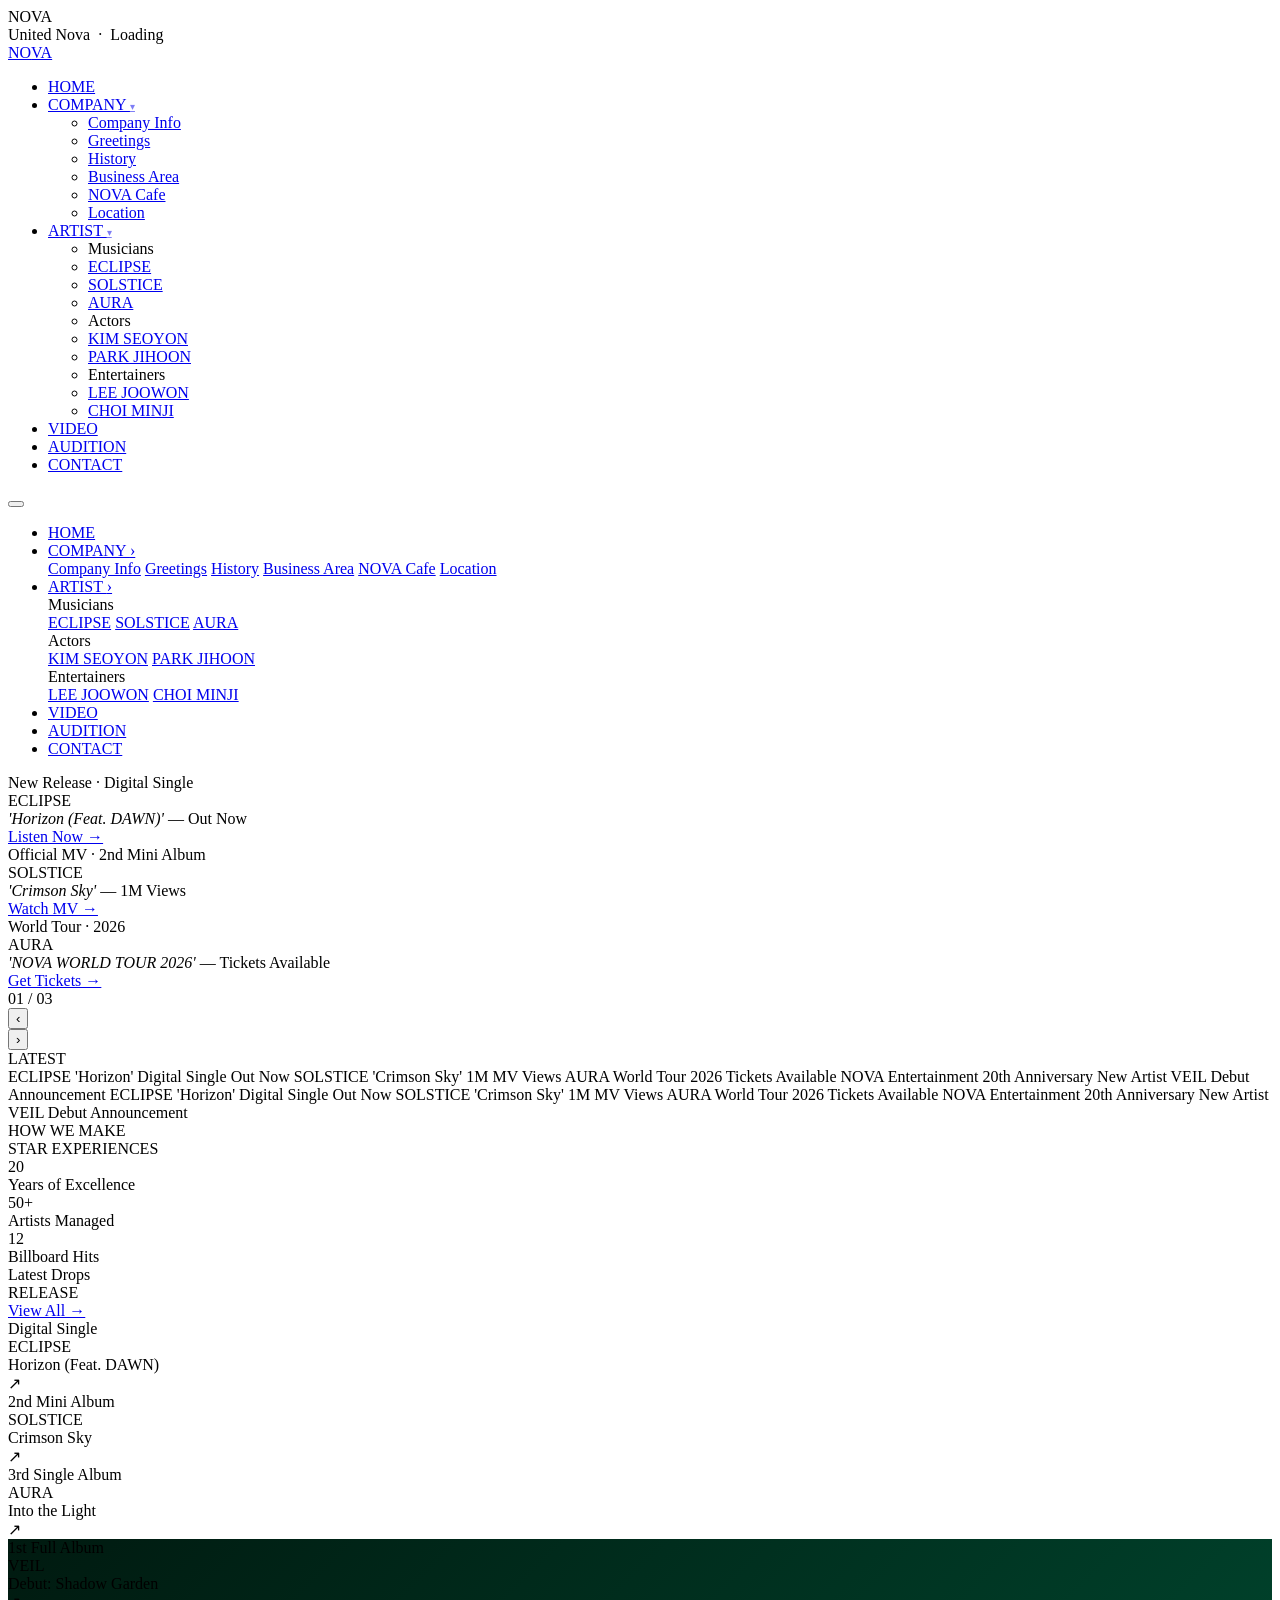
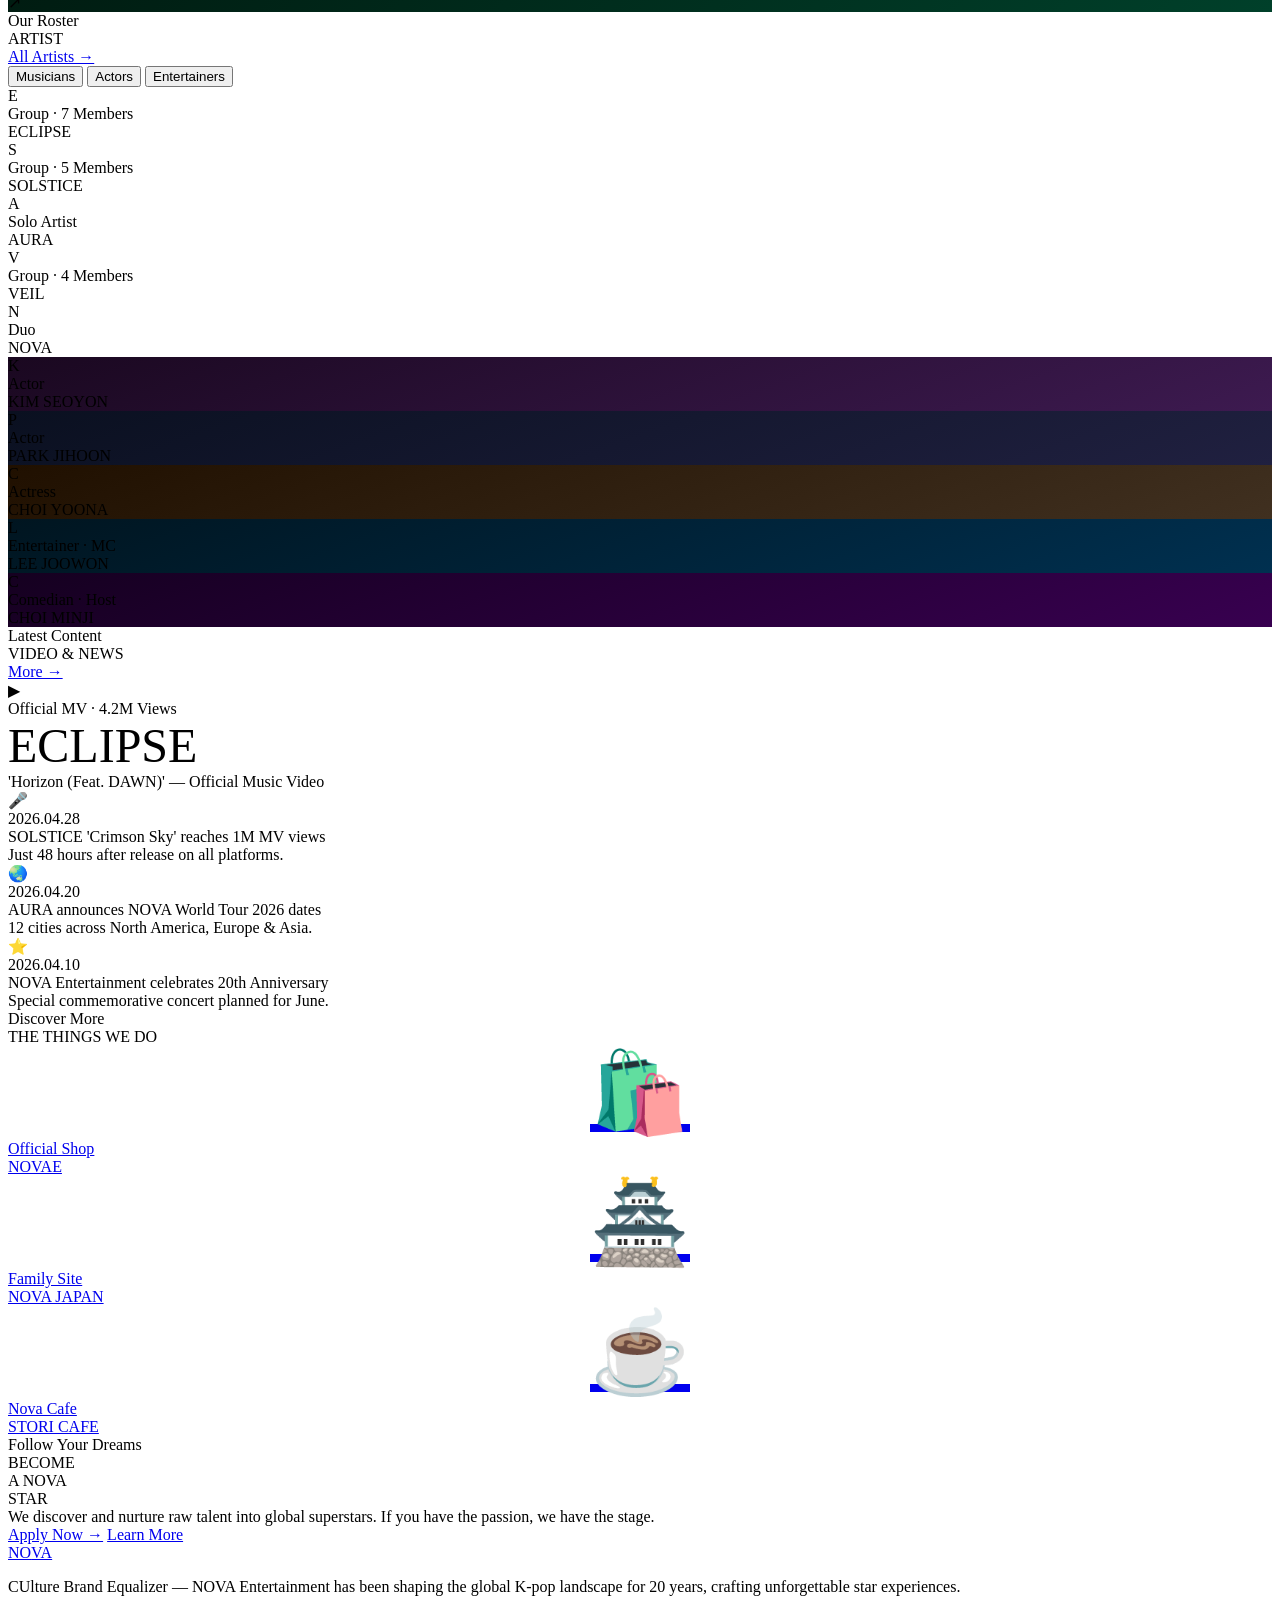
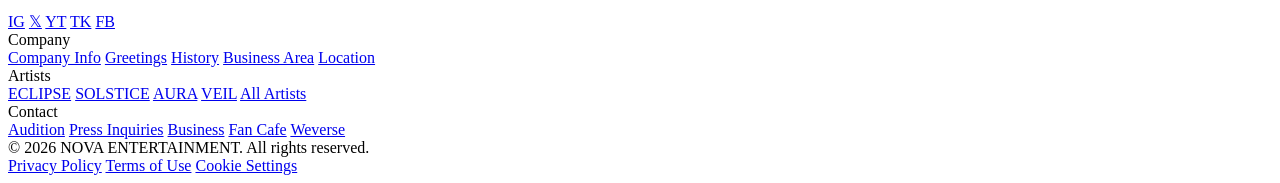
==== index.html @ bb9049ff "index" ====
<!DOCTYPE html>
<html lang="en">
<head>
  <meta charset="UTF-8">
  <meta name="viewport" content="width=device-width, initial-scale=1.0">
  <title>NOVA Entertainment – HOW WE MAKE STAR EXPERIENCES</title>

  <!-- Google Fonts -->
  <link
    href="https://fonts.googleapis.com/css2?family=Bebas+Neue&family=Montserrat:ital,wght@0,300;0,400;0,600;0,700;0,900;1,300&family=Noto+Sans+KR:wght@300;400;700&display=swap"
    rel="stylesheet"
  >

  <!-- Stylesheet -->
  <link rel="stylesheet" href="styles.css">
</head>
<body>

<!-- ============================================================
     PRELOADER
     ============================================================ -->
<div id="preloader">
  <div class="preloader-logo">NOVA</div>
  <div class="preloader-bar-wrap">
    <div class="preloader-bar"></div>
  </div>
  <div class="preloader-text">United Nova &nbsp;·&nbsp; Loading</div>
</div>


<!-- ============================================================
     HEADER / NAVIGATION
     ============================================================ -->
<header id="header">
  <nav>
    <!-- Logo -->
    <a class="nav-logo" href="#">NO<span>VA</span></a>

    <!-- Desktop nav links -->
    <ul class="nav-links">
      <li class="nav-item"><a href="#">HOME</a></li>

      <li class="nav-item">
        <a href="#">COMPANY <span style="font-size:0.6rem;opacity:0.5">▾</span></a>
        <ul class="dropdown">
          <li><a href="#">Company Info</a></li>
          <li><a href="#">Greetings</a></li>
          <li><a href="#">History</a></li>
          <li><a href="#">Business Area</a></li>
          <li><a href="#">NOVA Cafe</a></li>
          <li><a href="#">Location</a></li>
        </ul>
      </li>

      <li class="nav-item">
        <a href="#">ARTIST <span style="font-size:0.6rem;opacity:0.5">▾</span></a>
        <ul class="dropdown wide">
          <li class="dropdown-section">Musicians</li>
          <li><a href="#">ECLIPSE</a></li>
          <li><a href="#">SOLSTICE</a></li>
          <li><a href="#">AURA</a></li>
          <li class="dropdown-section">Actors</li>
          <li><a href="#">KIM SEOYON</a></li>
          <li><a href="#">PARK JIHOON</a></li>
          <li class="dropdown-section">Entertainers</li>
          <li><a href="#">LEE JOOWON</a></li>
          <li><a href="#">CHOI MINJI</a></li>
        </ul>
      </li>

      <li class="nav-item"><a href="#">VIDEO</a></li>
      <li class="nav-item"><a href="#">AUDITION</a></li>
      <li class="nav-item"><a href="#">CONTACT</a></li>
    </ul>

    <!-- Hamburger (mobile only) -->
    <button class="hamburger" id="hamburger" aria-label="Open menu">
      <span></span><span></span><span></span>
    </button>
  </nav>
</header>


<!-- ============================================================
     MOBILE NAV PANEL
     ============================================================ -->
<div class="mobile-overlay" id="mobileOverlay"></div>

<nav class="mobile-nav" id="mobileNav">
  <ul>
    <li class="m-item"><a href="#">HOME</a></li>

    <li class="m-item" onclick="toggleMobileItem(this)">
      <a href="#">COMPANY <span class="arrow">›</span></a>
      <div class="mobile-dropdown">
        <a href="#">Company Info</a>
        <a href="#">Greetings</a>
        <a href="#">History</a>
        <a href="#">Business Area</a>
        <a href="#">NOVA Cafe</a>
        <a href="#">Location</a>
      </div>
    </li>

    <li class="m-item" onclick="toggleMobileItem(this)">
      <a href="#">ARTIST <span class="arrow">›</span></a>
      <div class="mobile-dropdown">
        <div class="section-label">Musicians</div>
        <a href="#">ECLIPSE</a>
        <a href="#">SOLSTICE</a>
        <a href="#">AURA</a>
        <div class="section-label">Actors</div>
        <a href="#">KIM SEOYON</a>
        <a href="#">PARK JIHOON</a>
        <div class="section-label">Entertainers</div>
        <a href="#">LEE JOOWON</a>
        <a href="#">CHOI MINJI</a>
      </div>
    </li>

    <li class="m-item"><a href="#">VIDEO</a></li>
    <li class="m-item"><a href="#">AUDITION</a></li>
    <li class="m-item"><a href="#">CONTACT</a></li>
  </ul>
</nav>


<!-- ============================================================
     HERO SLIDER
     ============================================================ -->
<section class="hero" id="hero">
  <div class="slides-container" id="slidesContainer">

    <!-- Slide 1 -->
    <div class="slide slide-1 active" id="slide-0">
      <div class="slide-content">
        <div class="slide-tag">New Release · Digital Single</div>
        <div class="slide-artist">ECLIPSE</div>
        <div class="slide-song"><em>'Horizon (Feat. DAWN)'</em> — Out Now</div>
        <a href="#releases" class="slide-cta">Listen Now →</a>
      </div>
    </div>

    <!-- Slide 2 -->
    <div class="slide slide-2" id="slide-1">
      <div class="slide-content">
        <div class="slide-tag">Official MV · 2nd Mini Album</div>
        <div class="slide-artist">SOLSTICE</div>
        <div class="slide-song"><em>'Crimson Sky'</em> — 1M Views</div>
        <a href="#releases" class="slide-cta">Watch MV →</a>
      </div>
    </div>

    <!-- Slide 3 -->
    <div class="slide slide-3" id="slide-2">
      <div class="slide-content">
        <div class="slide-tag">World Tour · 2026</div>
        <div class="slide-artist">AURA</div>
        <div class="slide-song"><em>'NOVA WORLD TOUR 2026'</em> — Tickets Available</div>
        <a href="#" class="slide-cta">Get Tickets →</a>
      </div>
    </div>

  </div><!-- /slides-container -->

  <!-- Slide counter -->
  <div class="slide-counter">
    <span class="current" id="currentSlide">01</span> / 03
  </div>

  <!-- Prev / dots / next -->
  <div class="slide-controls">
    <button class="slide-btn" id="prevBtn">‹</button>
    <div class="slide-dots" id="dotContainer">
      <div class="dot active" onclick="goToSlide(0)"></div>
      <div class="dot"        onclick="goToSlide(1)"></div>
      <div class="dot"        onclick="goToSlide(2)"></div>
    </div>
    <button class="slide-btn" id="nextBtn">›</button>
  </div>

  <!-- News ticker -->
  <div class="ticker">
    <div class="ticker-label">LATEST</div>
    <div class="ticker-track">
      <div class="ticker-inner" id="tickerInner">
        <span>ECLIPSE 'Horizon' Digital Single Out Now</span>
        <span>SOLSTICE 'Crimson Sky' 1M MV Views</span>
        <span>AURA World Tour 2026 Tickets Available</span>
        <span>NOVA Entertainment 20th Anniversary</span>
        <span>New Artist VEIL Debut Announcement</span>
        <!-- Duplicated for seamless loop -->
        <span>ECLIPSE 'Horizon' Digital Single Out Now</span>
        <span>SOLSTICE 'Crimson Sky' 1M MV Views</span>
        <span>AURA World Tour 2026 Tickets Available</span>
        <span>NOVA Entertainment 20th Anniversary</span>
        <span>New Artist VEIL Debut Announcement</span>
      </div>
    </div>
  </div>
</section>


<!-- ============================================================
     ABOUT STRIP
     ============================================================ -->
<div class="about-strip reveal">
  <div class="about-tagline">
    HOW WE MAKE<br><span>STAR EXPERIENCES</span>
  </div>
  <div class="about-stats">
    <div class="about-stat">
      <div class="stat-number">20</div>
      <div class="stat-label">Years of Excellence</div>
    </div>
    <div class="about-stat">
      <div class="stat-number">50+</div>
      <div class="stat-label">Artists Managed</div>
    </div>
    <div class="about-stat">
      <div class="stat-number">12</div>
      <div class="stat-label">Billboard Hits</div>
    </div>
  </div>
</div>


<!-- ============================================================
     RELEASES
     ============================================================ -->
<section class="releases" id="releases">
  <div class="section-header reveal">
    <div>
      <div class="section-eyebrow">Latest Drops</div>
      <div class="section-title">RELEASE</div>
    </div>
    <a class="section-link" href="#">View All →</a>
  </div>

  <div class="releases-grid reveal">

    <div class="release-card featured rc-1">
      <div class="release-card-inner">
        <div class="release-type">Digital Single</div>
        <div class="release-artist">ECLIPSE</div>
        <div class="release-title">Horizon (Feat. DAWN)</div>
      </div>
      <div class="release-arrow">↗</div>
    </div>

    <div class="release-card rc-2">
      <div class="release-card-inner">
        <div class="release-type">2nd Mini Album</div>
        <div class="release-artist">SOLSTICE</div>
        <div class="release-title">Crimson Sky</div>
      </div>
      <div class="release-arrow">↗</div>
    </div>

    <div class="release-card rc-3">
      <div class="release-card-inner">
        <div class="release-type">3rd Single Album</div>
        <div class="release-artist">AURA</div>
        <div class="release-title">Into the Light</div>
      </div>
      <div class="release-arrow">↗</div>
    </div>

    <div class="release-card" style="background:linear-gradient(135deg,#001a10,#00402a)">
      <div class="release-card-inner">
        <div class="release-type">1st Full Album</div>
        <div class="release-artist">VEIL</div>
        <div class="release-title">Debut: Shadow Garden</div>
      </div>
      <div class="release-arrow">↗</div>
    </div>

  </div>
</section>


<!-- ============================================================
     ARTISTS
     ============================================================ -->
<section class="artists" id="artists">
  <div class="section-header reveal">
    <div>
      <div class="section-eyebrow">Our Roster</div>
      <div class="section-title">ARTIST</div>
    </div>
    <a class="section-link" href="#">All Artists →</a>
  </div>

  <!-- Tab buttons -->
  <div class="artists-tabs reveal">
    <button class="artist-tab active" onclick="switchTab(this, 'musicians')">Musicians</button>
    <button class="artist-tab"        onclick="switchTab(this, 'actors')">Actors</button>
    <button class="artist-tab"        onclick="switchTab(this, 'entertainers')">Entertainers</button>
  </div>

  <!-- Musicians panel -->
  <div class="artists-panel active" id="tab-musicians">
    <div class="artists-grid reveal">
      <div class="artist-card ac-1">
        <div class="artist-card-bg">E</div>
        <div class="artist-card-overlay">
          <div class="artist-role">Group · 7 Members</div>
          <div class="artist-name">ECLIPSE</div>
        </div>
      </div>
      <div class="artist-card ac-2">
        <div class="artist-card-bg">S</div>
        <div class="artist-card-overlay">
          <div class="artist-role">Group · 5 Members</div>
          <div class="artist-name">SOLSTICE</div>
        </div>
      </div>
      <div class="artist-card ac-3">
        <div class="artist-card-bg">A</div>
        <div class="artist-card-overlay">
          <div class="artist-role">Solo Artist</div>
          <div class="artist-name">AURA</div>
        </div>
      </div>
      <div class="artist-card ac-4">
        <div class="artist-card-bg">V</div>
        <div class="artist-card-overlay">
          <div class="artist-role">Group · 4 Members</div>
          <div class="artist-name">VEIL</div>
        </div>
      </div>
      <div class="artist-card ac-5">
        <div class="artist-card-bg">N</div>
        <div class="artist-card-overlay">
          <div class="artist-role">Duo</div>
          <div class="artist-name">NOVA</div>
        </div>
      </div>
    </div>
  </div>

  <!-- Actors panel -->
  <div class="artists-panel" id="tab-actors">
    <div class="artists-grid reveal">
      <div class="artist-card" style="background:linear-gradient(160deg,#1a0820,#3d1a50)">
        <div class="artist-card-bg">K</div>
        <div class="artist-card-overlay">
          <div class="artist-role">Actor</div>
          <div class="artist-name">KIM SEOYON</div>
        </div>
      </div>
      <div class="artist-card" style="background:linear-gradient(160deg,#0a1020,#202040)">
        <div class="artist-card-bg">P</div>
        <div class="artist-card-overlay">
          <div class="artist-role">Actor</div>
          <div class="artist-name">PARK JIHOON</div>
        </div>
      </div>
      <div class="artist-card" style="background:linear-gradient(160deg,#201000,#403020)">
        <div class="artist-card-bg">C</div>
        <div class="artist-card-overlay">
          <div class="artist-role">Actress</div>
          <div class="artist-name">CHOI YOONA</div>
        </div>
      </div>
    </div>
  </div>

  <!-- Entertainers panel -->
  <div class="artists-panel" id="tab-entertainers">
    <div class="artists-grid reveal">
      <div class="artist-card" style="background:linear-gradient(160deg,#001520,#003050)">
        <div class="artist-card-bg">L</div>
        <div class="artist-card-overlay">
          <div class="artist-role">Entertainer · MC</div>
          <div class="artist-name">LEE JOOWON</div>
        </div>
      </div>
      <div class="artist-card" style="background:linear-gradient(160deg,#150020,#380050)">
        <div class="artist-card-bg">C</div>
        <div class="artist-card-overlay">
          <div class="artist-role">Comedian · Host</div>
          <div class="artist-name">CHOI MINJI</div>
        </div>
      </div>
    </div>
  </div>
</section>


<!-- ============================================================
     VIDEO & NEWS
     ============================================================ -->
<section class="news" id="news">
  <div class="section-header reveal">
    <div>
      <div class="section-eyebrow">Latest Content</div>
      <div class="section-title">VIDEO & NEWS</div>
    </div>
    <a class="section-link" href="#">More →</a>
  </div>

  <div class="news-grid reveal">

    <!-- Featured video -->
    <div class="news-featured">
      <div class="nf-bg">▶</div>
      <div class="news-featured-content">
        <div class="release-type">Official MV · 4.2M Views</div>
        <div class="release-artist" style="font-size:clamp(1.5rem,4vw,3rem)">ECLIPSE</div>
        <div class="release-title" style="font-size:1rem">'Horizon (Feat. DAWN)' — Official Music Video</div>
      </div>
    </div>

    <!-- News list -->
    <div class="news-list">
      <div class="news-item">
        <div class="news-item-thumb"><div class="ni-thumb ni-1">🎤</div></div>
        <div class="news-item-text">
          <div class="ni-date">2026.04.28</div>
          <div class="ni-title">SOLSTICE 'Crimson Sky' reaches 1M MV views</div>
          <div class="ni-desc">Just 48 hours after release on all platforms.</div>
        </div>
      </div>
      <div class="news-item">
        <div class="news-item-thumb"><div class="ni-thumb ni-2">🌏</div></div>
        <div class="news-item-text">
          <div class="ni-date">2026.04.20</div>
          <div class="ni-title">AURA announces NOVA World Tour 2026 dates</div>
          <div class="ni-desc">12 cities across North America, Europe & Asia.</div>
        </div>
      </div>
      <div class="news-item">
        <div class="news-item-thumb"><div class="ni-thumb ni-3">⭐</div></div>
        <div class="news-item-text">
          <div class="ni-date">2026.04.10</div>
          <div class="ni-title">NOVA Entertainment celebrates 20th Anniversary</div>
          <div class="ni-desc">Special commemorative concert planned for June.</div>
        </div>
      </div>
    </div>

  </div>
</section>


<!-- ============================================================
     PARTNERS
     ============================================================ -->
<section class="partners" id="partners">
  <div class="section-header reveal">
    <div>
      <div class="section-eyebrow">Discover More</div>
      <div class="section-title">THE THINGS WE DO</div>
    </div>
  </div>

  <div class="partners-grid reveal">
    <a class="partner-card" href="#">
      <div class="partner-bg pb-1" style="display:flex;align-items:center;justify-content:center;font-size:5rem">🛍️</div>
      <div class="partner-info">
        <div class="partner-label">Official Shop</div>
        <div class="partner-name">NOVAE</div>
      </div>
    </a>
    <a class="partner-card" href="#">
      <div class="partner-bg pb-2" style="display:flex;align-items:center;justify-content:center;font-size:5rem">🏯</div>
      <div class="partner-info">
        <div class="partner-label">Family Site</div>
        <div class="partner-name">NOVA JAPAN</div>
      </div>
    </a>
    <a class="partner-card" href="#">
      <div class="partner-bg pb-3" style="display:flex;align-items:center;justify-content:center;font-size:5rem">☕</div>
      <div class="partner-info">
        <div class="partner-label">Nova Cafe</div>
        <div class="partner-name">STORI CAFE</div>
      </div>
    </a>
  </div>
</section>


<!-- ============================================================
     AUDITION CTA
     ============================================================ -->
<section class="audition" id="audition">
  <div class="audition-bg"></div>
  <div class="audition-grid"></div>
  <div class="audition-content reveal">
    <div class="audition-eyebrow">Follow Your Dreams</div>
    <div class="audition-title">BECOME<br>A <span>NOVA</span><br>STAR</div>
    <div class="audition-desc">
      We discover and nurture raw talent into global superstars.
      If you have the passion, we have the stage.
    </div>
    <div>
      <a href="mailto:audition@novaent.com" class="btn-primary">Apply Now →</a>
      <a href="#" class="btn-outline">Learn More</a>
    </div>
  </div>
</section>


<!-- ============================================================
     FOOTER
     ============================================================ -->
<footer>
  <div class="footer-top">

    <!-- Brand column -->
    <div class="footer-brand">
      <a class="nav-logo" href="#">NO<span>VA</span></a>
      <p class="footer-desc">
        CUlture Brand Equalizer — NOVA Entertainment has been
        shaping the global K-pop landscape for 20 years,
        crafting unforgettable star experiences.
      </p>
      <div class="social-links">
        <a class="social-link" href="#" aria-label="Instagram">IG</a>
        <a class="social-link" href="#" aria-label="Twitter">𝕏</a>
        <a class="social-link" href="#" aria-label="YouTube">YT</a>
        <a class="social-link" href="#" aria-label="TikTok">TK</a>
        <a class="social-link" href="#" aria-label="Facebook">FB</a>
      </div>
    </div>

    <!-- Company links -->
    <div class="footer-col">
      <div class="footer-col-title">Company</div>
      <a href="#">Company Info</a>
      <a href="#">Greetings</a>
      <a href="#">History</a>
      <a href="#">Business Area</a>
      <a href="#">Location</a>
    </div>

    <!-- Artist links -->
    <div class="footer-col">
      <div class="footer-col-title">Artists</div>
      <a href="#">ECLIPSE</a>
      <a href="#">SOLSTICE</a>
      <a href="#">AURA</a>
      <a href="#">VEIL</a>
      <a href="#">All Artists</a>
    </div>

    <!-- Contact links -->
    <div class="footer-col">
      <div class="footer-col-title">Contact</div>
      <a href="mailto:audition@novaent.com">Audition</a>
      <a href="mailto:press@novaent.com">Press Inquiries</a>
      <a href="mailto:business@novaent.com">Business</a>
      <a href="#">Fan Cafe</a>
      <a href="#">Weverse</a>
    </div>

  </div><!-- /footer-top -->

  <div class="footer-bottom">
    <div class="footer-copy">© 2026 NOVA ENTERTAINMENT. All rights reserved.</div>
    <div class="footer-policy">
      <a href="#">Privacy Policy</a>
      <a href="#">Terms of Use</a>
      <a href="#">Cookie Settings</a>
    </div>
  </div>
</footer>


<!-- JavaScript (loaded last for best performance) -->
<script src="script.js"></script>

</body>
</html>
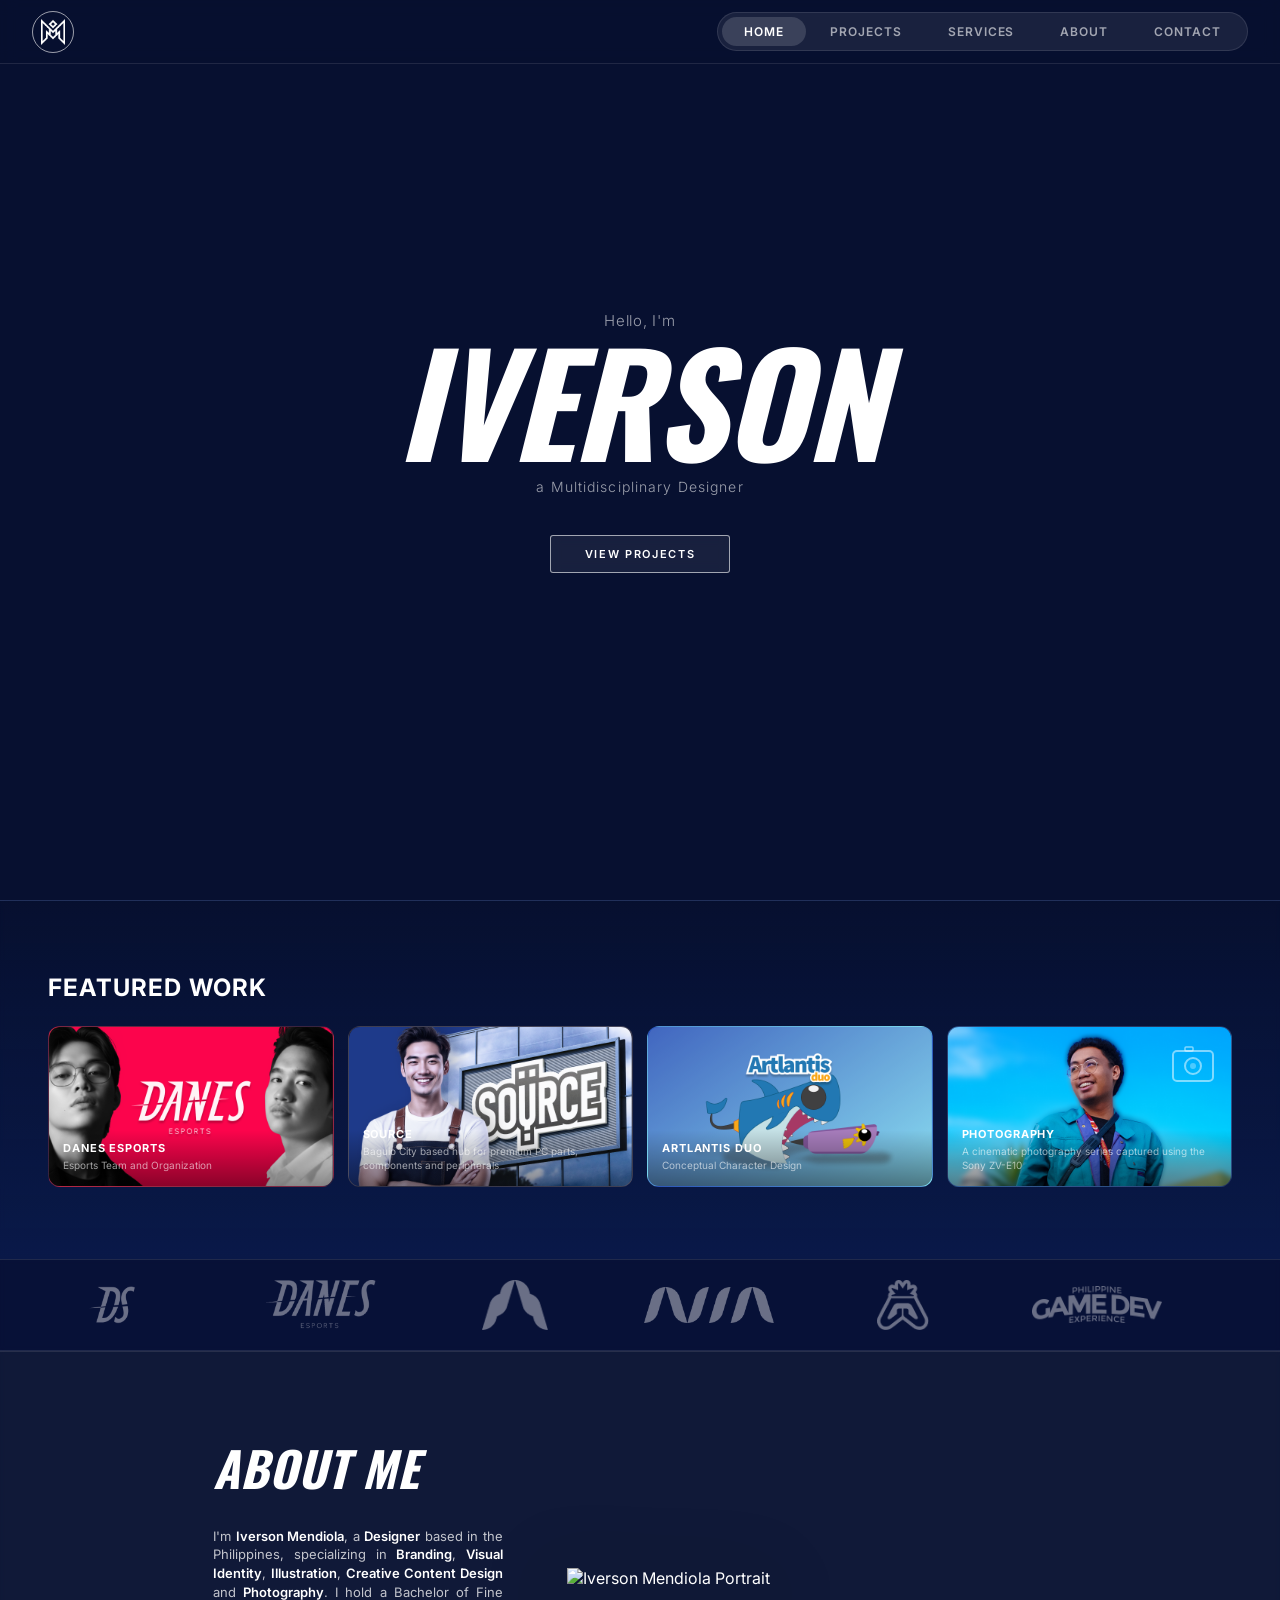
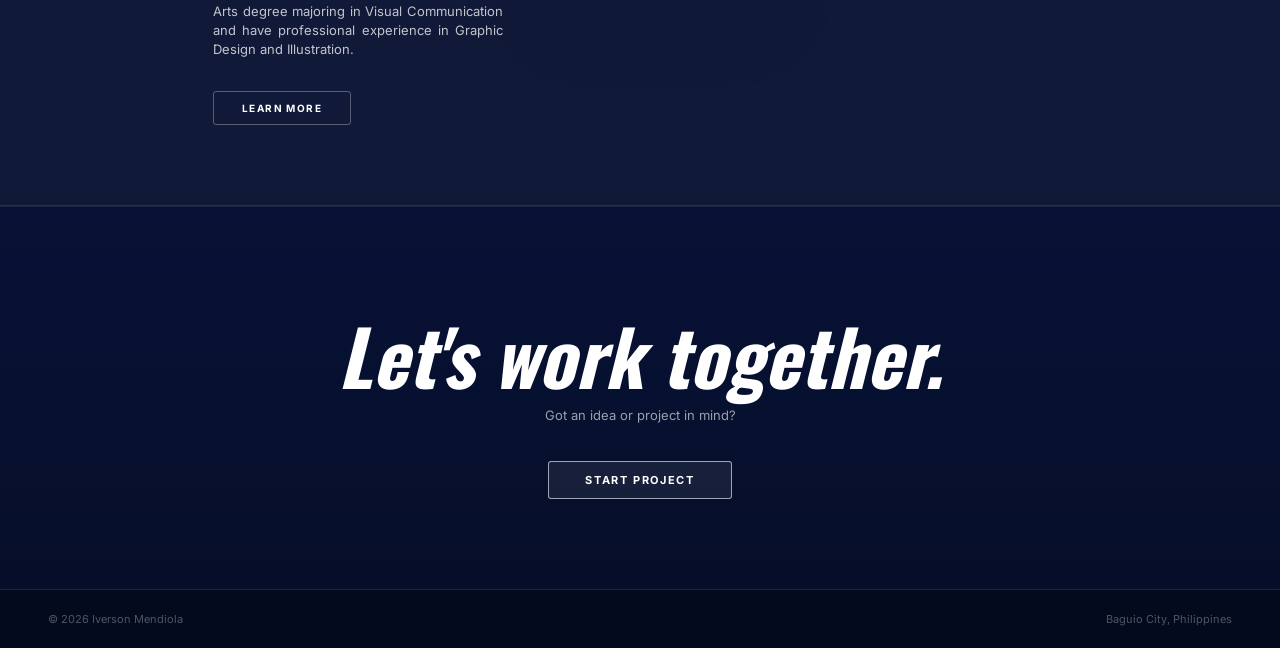
==== commit e9a90dd2: "new" ====
--- a/index.html
+++ b/index.html
@@ -1,575 +1,151 @@
 <!DOCTYPE html>
 <html lang="en">
 <head>
-  <meta charset="UTF-8">
-  <meta name="viewport" content="width=device-width, initial-scale=1.0">
-  <title>NOVA Entertainment – HOW WE MAKE STAR EXPERIENCES</title>
-
-  <!-- Google Fonts -->
-  <link
-    href="https://fonts.googleapis.com/css2?family=Bebas+Neue&family=Montserrat:ital,wght@0,300;0,400;0,600;0,700;0,900;1,300&family=Noto+Sans+KR:wght@300;400;700&display=swap"
-    rel="stylesheet"
-  >
-
-  <!-- Stylesheet -->
-  <link rel="stylesheet" href="styles.css">
+  <meta charset="UTF-8" />
+  <meta name="viewport" content="width=device-width, initial-scale=1.0" />
+  <title>Iverson — Multidisciplinary Designer</title>
+  <link rel="preconnect" href="https://fonts.googleapis.com" />
+  <link rel="preconnect" href="https://fonts.gstatic.com" crossorigin />
+  <link href="https://fonts.googleapis.com/css2?family=Oswald:wght@700&family=Inter:wght@300;400;500;600&display=swap" rel="stylesheet" />
+  <link rel="stylesheet" href="styles.css" />
 </head>
 <body>
 
-<!-- ============================================================
-     PRELOADER
-     ============================================================ -->
-<div id="preloader">
-  <div class="preloader-logo">NOVA</div>
-  <div class="preloader-bar-wrap">
-    <div class="preloader-bar"></div>
-  </div>
-  <div class="preloader-text">United Nova &nbsp;·&nbsp; Loading</div>
-</div>
+  <!-- NAV -->
+  <nav>
+    <a href="#hero" class="nav-logo" aria-label="Iverson logo">
+      <img src="images/logo.png" alt="Logo" />
+    </a>
+    <ul class="nav-links">
+      <li><a href="#hero" class="active">HOME</a></li>
+      <li><a href="#projects">PROJECTS</a></li>
+      <li><a href="#services">SERVICES</a></li>
+      <li><a href="#about">ABOUT</a></li>
+      <li><a href="#contact">CONTACT</a></li>
+    </ul>
+  </nav>
 
+  <!-- HERO -->
+  <section class="hero" id="hero">
+    <div class="hero-bg" aria-hidden="true"></div>
+    <div class="hero-content">
+      <p class="hero-hello">Hello, I'm</p>
+      <h1 class="hero-name">IVERSON</h1>
+      <p class="hero-subtitle">a Multidisciplinary Designer</p>
+      <a href="#projects" class="hero-cta">VIEW PROJECTS</a>
+    </div>
+  </section>
 
-<!-- ============================================================
-     HEADER / NAVIGATION
-     ============================================================ -->
-<header id="header">
-  <nav>
-    <!-- Logo -->
-    <a class="nav-logo" href="#">NO<span>VA</span></a>
+  <!-- FEATURED WORK -->
+  <section class="featured" id="projects">
+    <p class="section-eyebrow reveal">Featured Work</p>
+    <div class="projects-grid">
 
-    <!-- Desktop nav links -->
-    <ul class="nav-links">
-      <li class="nav-item"><a href="#">HOME</a></li>
+      <div class="project-card card-bg-1 reveal" style="transition-delay:0.05s">
+        <img src="images/DANES-PROJECT.png" alt="Danes Esports" class="project-card-img">
+        <div class="project-card-overlay">
+          <p class="project-card-title">Danes Esports</p>
+          <p class="project-card-desc">Esports Team and Organization</p>
+        </div>
+      </div>
 
-      <li class="nav-item">
-        <a href="#">COMPANY <span style="font-size:0.6rem;opacity:0.5">▾</span></a>
-        <ul class="dropdown">
-          <li><a href="#">Company Info</a></li>
-          <li><a href="#">Greetings</a></li>
-          <li><a href="#">History</a></li>
-          <li><a href="#">Business Area</a></li>
-          <li><a href="#">NOVA Cafe</a></li>
-          <li><a href="#">Location</a></li>
-        </ul>
-      </li>
+      <div class="project-card card-bg-2 reveal" style="transition-delay:0.1s">
+        <img src="images/SOURCE-PROJECT.png" alt="Source" class="project-card-img">
+        <div class="project-card-overlay">
+          <p class="project-card-title">Source</p>
+          <p class="project-card-desc">Baguio City based hub for premium PC parts, components and peripherals</p>
+        </div>
+      </div>
 
-      <li class="nav-item">
-        <a href="#">ARTIST <span style="font-size:0.6rem;opacity:0.5">▾</span></a>
-        <ul class="dropdown wide">
-          <li class="dropdown-section">Musicians</li>
-          <li><a href="#">ECLIPSE</a></li>
-          <li><a href="#">SOLSTICE</a></li>
-          <li><a href="#">AURA</a></li>
-          <li class="dropdown-section">Actors</li>
-          <li><a href="#">KIM SEOYON</a></li>
-          <li><a href="#">PARK JIHOON</a></li>
-          <li class="dropdown-section">Entertainers</li>
-          <li><a href="#">LEE JOOWON</a></li>
-          <li><a href="#">CHOI MINJI</a></li>
-        </ul>
-      </li>
+      <div class="project-card card-bg-3 reveal" style="transition-delay:0.15s">
+        <img src="images/ARTLANTIS-PROJECT.png" alt="Artlantis Duo" class="project-card-img">
+        <div class="project-card-overlay">
+          <p class="project-card-title">Artlantis Duo</p>
+          <p class="project-card-desc">Conceptual Character Design</p>
+        </div>
+      </div>
 
-      <li class="nav-item"><a href="#">VIDEO</a></li>
-      <li class="nav-item"><a href="#">AUDITION</a></li>
-      <li class="nav-item"><a href="#">CONTACT</a></li>
-    </ul>
+      <div class="project-card card-bg-4 reveal" style="transition-delay:0.2s">
+        <img src="images/PHOTOGRAPHY-PROJECT.png" alt="Photography" class="project-card-img">
+        <div class="card-visual photo-icon">
+          <svg width="48" height="48" viewBox="0 0 48 48" fill="none" aria-hidden="true">
+            <rect x="4" y="10" width="40" height="30" rx="4" stroke="rgba(255,255,255,0.5)" stroke-width="2"/>
+            <circle cx="24" cy="25" r="8" stroke="rgba(255,255,255,0.5)" stroke-width="2"/>
+            <circle cx="24" cy="25" r="3" fill="rgba(255,255,255,0.3)"/>
+            <rect x="16" y="6" width="8" height="4" rx="1" stroke="rgba(255,255,255,0.5)" stroke-width="1.5"/>
+          </svg>
+        </div>
+        <div class="project-card-overlay">
+          <p class="project-card-title">Photography</p>
+          <p class="project-card-desc">A cinematic photography series captured using the Sony ZV-E10</p>
+        </div>
+      </div>
 
-    <!-- Hamburger (mobile only) -->
-    <button class="hamburger" id="hamburger" aria-label="Open menu">
-      <span></span><span></span><span></span>
-    </button>
-  </nav>
-</header>
+    </div>
+  </section>
 
-
-<!-- ============================================================
-     MOBILE NAV PANEL
-     ============================================================ -->
-<div class="mobile-overlay" id="mobileOverlay"></div>
-
-<nav class="mobile-nav" id="mobileNav">
-  <ul>
-    <li class="m-item"><a href="#">HOME</a></li>
-
-    <li class="m-item" onclick="toggleMobileItem(this)">
-      <a href="#">COMPANY <span class="arrow">›</span></a>
-      <div class="mobile-dropdown">
-        <a href="#">Company Info</a>
-        <a href="#">Greetings</a>
-        <a href="#">History</a>
-        <a href="#">Business Area</a>
-        <a href="#">NOVA Cafe</a>
-        <a href="#">Location</a>
-      </div>
-    </li>
-
-    <li class="m-item" onclick="toggleMobileItem(this)">
-      <a href="#">ARTIST <span class="arrow">›</span></a>
-      <div class="mobile-dropdown">
-        <div class="section-label">Musicians</div>
-        <a href="#">ECLIPSE</a>
-        <a href="#">SOLSTICE</a>
-        <a href="#">AURA</a>
-        <div class="section-label">Actors</div>
-        <a href="#">KIM SEOYON</a>
-        <a href="#">PARK JIHOON</a>
-        <div class="section-label">Entertainers</div>
-        <a href="#">LEE JOOWON</a>
-        <a href="#">CHOI MINJI</a>
-      </div>
-    </li>
-
-    <li class="m-item"><a href="#">VIDEO</a></li>
-    <li class="m-item"><a href="#">AUDITION</a></li>
-    <li class="m-item"><a href="#">CONTACT</a></li>
-  </ul>
-</nav>
-
-
-<!-- ============================================================
-     HERO SLIDER
-     ============================================================ -->
-<section class="hero" id="hero">
-  <div class="slides-container" id="slidesContainer">
-
-    <!-- Slide 1 -->
-    <div class="slide slide-1 active" id="slide-0">
-      <div class="slide-content">
-        <div class="slide-tag">New Release · Digital Single</div>
-        <div class="slide-artist">ECLIPSE</div>
-        <div class="slide-song"><em>'Horizon (Feat. DAWN)'</em> — Out Now</div>
-        <a href="#releases" class="slide-cta">Listen Now →</a>
-      </div>
-    </div>
-
-    <!-- Slide 2 -->
-    <div class="slide slide-2" id="slide-1">
-      <div class="slide-content">
-        <div class="slide-tag">Official MV · 2nd Mini Album</div>
-        <div class="slide-artist">SOLSTICE</div>
-        <div class="slide-song"><em>'Crimson Sky'</em> — 1M Views</div>
-        <a href="#releases" class="slide-cta">Watch MV →</a>
-      </div>
-    </div>
-
-    <!-- Slide 3 -->
-    <div class="slide slide-3" id="slide-2">
-      <div class="slide-content">
-        <div class="slide-tag">World Tour · 2026</div>
-        <div class="slide-artist">AURA</div>
-        <div class="slide-song"><em>'NOVA WORLD TOUR 2026'</em> — Tickets Available</div>
-        <a href="#" class="slide-cta">Get Tickets →</a>
-      </div>
-    </div>
-
-  </div><!-- /slides-container -->
-
-  <!-- Slide counter -->
-  <div class="slide-counter">
-    <span class="current" id="currentSlide">01</span> / 03
-  </div>
-
-  <!-- Prev / dots / next -->
-  <div class="slide-controls">
-    <button class="slide-btn" id="prevBtn">‹</button>
-    <div class="slide-dots" id="dotContainer">
-      <div class="dot active" onclick="goToSlide(0)"></div>
-      <div class="dot"        onclick="goToSlide(1)"></div>
-      <div class="dot"        onclick="goToSlide(2)"></div>
-    </div>
-    <button class="slide-btn" id="nextBtn">›</button>
-  </div>
-
-  <!-- News ticker -->
-  <div class="ticker">
-    <div class="ticker-label">LATEST</div>
-    <div class="ticker-track">
-      <div class="ticker-inner" id="tickerInner">
-        <span>ECLIPSE 'Horizon' Digital Single Out Now</span>
-        <span>SOLSTICE 'Crimson Sky' 1M MV Views</span>
-        <span>AURA World Tour 2026 Tickets Available</span>
-        <span>NOVA Entertainment 20th Anniversary</span>
-        <span>New Artist VEIL Debut Announcement</span>
-        <!-- Duplicated for seamless loop -->
-        <span>ECLIPSE 'Horizon' Digital Single Out Now</span>
-        <span>SOLSTICE 'Crimson Sky' 1M MV Views</span>
-        <span>AURA World Tour 2026 Tickets Available</span>
-        <span>NOVA Entertainment 20th Anniversary</span>
-        <span>New Artist VEIL Debut Announcement</span>
-      </div>
-    </div>
-  </div>
-</section>
-
-
-<!-- ============================================================
-     ABOUT STRIP
-     ============================================================ -->
-<div class="about-strip reveal">
-  <div class="about-tagline">
-    HOW WE MAKE<br><span>STAR EXPERIENCES</span>
-  </div>
-  <div class="about-stats">
-    <div class="about-stat">
-      <div class="stat-number">20</div>
-      <div class="stat-label">Years of Excellence</div>
-    </div>
-    <div class="about-stat">
-      <div class="stat-number">50+</div>
-      <div class="stat-label">Artists Managed</div>
-    </div>
-    <div class="about-stat">
-      <div class="stat-number">12</div>
-      <div class="stat-label">Billboard Hits</div>
-    </div>
+  <!-- MARQUEE -->
+<div class="marquee-section" aria-hidden="true">
+  <div class="marquee-track">
+    <span class="marquee-item"><img src="images/danes-icon.png" alt="DANES"></span>
+    <span class="marquee-item"><img src="images/danes-main.png" alt="DS"></span>
+    <span class="marquee-item"><img src="images/nia-icon.png" alt="NIA"></span>
+    <span class="marquee-item"><img src="images/nia-main.png" alt="NIA MAIN"></span>
+    <span class="marquee-item"><img src="images/game-dev-icon.png" alt="GAME DEV"></span>
+    <span class="marquee-item"><img src="images/game-main.png" alt="ATLAS"></span>
+    <span class="marquee-item"><img src="images/source-icon.png" alt="SOURCE"></span>
+    <span class="marquee-item"><img src="images/source-main.png" alt="SOURCE"></span>
+    
+    <!-- duplicate for seamless looping -->
+    <span class="marquee-item"><img src="images/danes-icon.png" alt="DANES"></span>
+    <span class="marquee-item"><img src="images/danes-main.png" alt="DS"></span>
+    <span class="marquee-item"><img src="images/nia-icon.png" alt="NIA"></span>
+    <span class="marquee-item"><img src="images/nia-main.png" alt="NIA MAIN"></span>
+    <span class="marquee-item"><img src="images/game-dev-icon.png" alt="GAME DEV"></span>
+    <span class="marquee-item"><img src="images/game-main.png" alt="ATLAS"></span>
+    <span class="marquee-item"><img src="images/source-icon.png" alt="SOURCE"></span>
+    <span class="marquee-item"><img src="images/source-main.png" alt="SOURCE"></span>
   </div>
 </div>
 
+  <!-- ABOUT -->
+  <section class="about-section" id="about">
+  <div class="about-inner">
+    
+    <div class="about-text reveal">
+      <p class="section-eyebrow">About Me</p>
+      <p class="about-body">
+      I'm <strong>Iverson Mendiola</strong>, a <strong>Designer</strong> based in the
+      Philippines, specializing in <strong>Branding</strong>, <strong>Visual Identity</strong>,
+      <strong>Illustration</strong>, <strong>Creative Content Design</strong> and
+      <strong>Photography</strong>. I hold a Bachelor of Fine Arts degree majoring in Visual
+      Communication and have professional experience in Graphic Design and Illustration.
+  </p>
+  <a href="#contact" class="about-btn">LEARN MORE</a>
+</div>
 
-<!-- ============================================================
-     RELEASES
-     ============================================================ -->
-<section class="releases" id="releases">
-  <div class="section-header reveal">
-    <div>
-      <div class="section-eyebrow">Latest Drops</div>
-      <div class="section-title">RELEASE</div>
-    </div>
-    <a class="section-link" href="#">View All →</a>
-  </div>
-
-  <div class="releases-grid reveal">
-
-    <div class="release-card featured rc-1">
-      <div class="release-card-inner">
-        <div class="release-type">Digital Single</div>
-        <div class="release-artist">ECLIPSE</div>
-        <div class="release-title">Horizon (Feat. DAWN)</div>
-      </div>
-      <div class="release-arrow">↗</div>
-    </div>
-
-    <div class="release-card rc-2">
-      <div class="release-card-inner">
-        <div class="release-type">2nd Mini Album</div>
-        <div class="release-artist">SOLSTICE</div>
-        <div class="release-title">Crimson Sky</div>
-      </div>
-      <div class="release-arrow">↗</div>
-    </div>
-
-    <div class="release-card rc-3">
-      <div class="release-card-inner">
-        <div class="release-type">3rd Single Album</div>
-        <div class="release-artist">AURA</div>
-        <div class="release-title">Into the Light</div>
-      </div>
-      <div class="release-arrow">↗</div>
-    </div>
-
-    <div class="release-card" style="background:linear-gradient(135deg,#001a10,#00402a)">
-      <div class="release-card-inner">
-        <div class="release-type">1st Full Album</div>
-        <div class="release-artist">VEIL</div>
-        <div class="release-title">Debut: Shadow Garden</div>
-      </div>
-      <div class="release-arrow">↗</div>
-    </div>
-
-  </div>
-</section>
-
-
-<!-- ============================================================
-     ARTISTS
-     ============================================================ -->
-<section class="artists" id="artists">
-  <div class="section-header reveal">
-    <div>
-      <div class="section-eyebrow">Our Roster</div>
-      <div class="section-title">ARTIST</div>
-    </div>
-    <a class="section-link" href="#">All Artists →</a>
-  </div>
-
-  <!-- Tab buttons -->
-  <div class="artists-tabs reveal">
-    <button class="artist-tab active" onclick="switchTab(this, 'musicians')">Musicians</button>
-    <button class="artist-tab"        onclick="switchTab(this, 'actors')">Actors</button>
-    <button class="artist-tab"        onclick="switchTab(this, 'entertainers')">Entertainers</button>
-  </div>
-
-  <!-- Musicians panel -->
-  <div class="artists-panel active" id="tab-musicians">
-    <div class="artists-grid reveal">
-      <div class="artist-card ac-1">
-        <div class="artist-card-bg">E</div>
-        <div class="artist-card-overlay">
-          <div class="artist-role">Group · 7 Members</div>
-          <div class="artist-name">ECLIPSE</div>
-        </div>
-      </div>
-      <div class="artist-card ac-2">
-        <div class="artist-card-bg">S</div>
-        <div class="artist-card-overlay">
-          <div class="artist-role">Group · 5 Members</div>
-          <div class="artist-name">SOLSTICE</div>
-        </div>
-      </div>
-      <div class="artist-card ac-3">
-        <div class="artist-card-bg">A</div>
-        <div class="artist-card-overlay">
-          <div class="artist-role">Solo Artist</div>
-          <div class="artist-name">AURA</div>
-        </div>
-      </div>
-      <div class="artist-card ac-4">
-        <div class="artist-card-bg">V</div>
-        <div class="artist-card-overlay">
-          <div class="artist-role">Group · 4 Members</div>
-          <div class="artist-name">VEIL</div>
-        </div>
-      </div>
-      <div class="artist-card ac-5">
-        <div class="artist-card-bg">N</div>
-        <div class="artist-card-overlay">
-          <div class="artist-role">Duo</div>
-          <div class="artist-name">NOVA</div>
-        </div>
-      </div>
-    </div>
-  </div>
-
-  <!-- Actors panel -->
-  <div class="artists-panel" id="tab-actors">
-    <div class="artists-grid reveal">
-      <div class="artist-card" style="background:linear-gradient(160deg,#1a0820,#3d1a50)">
-        <div class="artist-card-bg">K</div>
-        <div class="artist-card-overlay">
-          <div class="artist-role">Actor</div>
-          <div class="artist-name">KIM SEOYON</div>
-        </div>
-      </div>
-      <div class="artist-card" style="background:linear-gradient(160deg,#0a1020,#202040)">
-        <div class="artist-card-bg">P</div>
-        <div class="artist-card-overlay">
-          <div class="artist-role">Actor</div>
-          <div class="artist-name">PARK JIHOON</div>
-        </div>
-      </div>
-      <div class="artist-card" style="background:linear-gradient(160deg,#201000,#403020)">
-        <div class="artist-card-bg">C</div>
-        <div class="artist-card-overlay">
-          <div class="artist-role">Actress</div>
-          <div class="artist-name">CHOI YOONA</div>
-        </div>
-      </div>
-    </div>
-  </div>
-
-  <!-- Entertainers panel -->
-  <div class="artists-panel" id="tab-entertainers">
-    <div class="artists-grid reveal">
-      <div class="artist-card" style="background:linear-gradient(160deg,#001520,#003050)">
-        <div class="artist-card-bg">L</div>
-        <div class="artist-card-overlay">
-          <div class="artist-role">Entertainer · MC</div>
-          <div class="artist-name">LEE JOOWON</div>
-        </div>
-      </div>
-      <div class="artist-card" style="background:linear-gradient(160deg,#150020,#380050)">
-        <div class="artist-card-bg">C</div>
-        <div class="artist-card-overlay">
-          <div class="artist-role">Comedian · Host</div>
-          <div class="artist-name">CHOI MINJI</div>
-        </div>
-      </div>
-    </div>
-  </div>
-</section>
-
-
-<!-- ============================================================
-     VIDEO & NEWS
-     ============================================================ -->
-<section class="news" id="news">
-  <div class="section-header reveal">
-    <div>
-      <div class="section-eyebrow">Latest Content</div>
-      <div class="section-title">VIDEO & NEWS</div>
-    </div>
-    <a class="section-link" href="#">More →</a>
-  </div>
-
-  <div class="news-grid reveal">
-
-    <!-- Featured video -->
-    <div class="news-featured">
-      <div class="nf-bg">▶</div>
-      <div class="news-featured-content">
-        <div class="release-type">Official MV · 4.2M Views</div>
-        <div class="release-artist" style="font-size:clamp(1.5rem,4vw,3rem)">ECLIPSE</div>
-        <div class="release-title" style="font-size:1rem">'Horizon (Feat. DAWN)' — Official Music Video</div>
-      </div>
-    </div>
-
-    <!-- News list -->
-    <div class="news-list">
-      <div class="news-item">
-        <div class="news-item-thumb"><div class="ni-thumb ni-1">🎤</div></div>
-        <div class="news-item-text">
-          <div class="ni-date">2026.04.28</div>
-          <div class="ni-title">SOLSTICE 'Crimson Sky' reaches 1M MV views</div>
-          <div class="ni-desc">Just 48 hours after release on all platforms.</div>
-        </div>
-      </div>
-      <div class="news-item">
-        <div class="news-item-thumb"><div class="ni-thumb ni-2">🌏</div></div>
-        <div class="news-item-text">
-          <div class="ni-date">2026.04.20</div>
-          <div class="ni-title">AURA announces NOVA World Tour 2026 dates</div>
-          <div class="ni-desc">12 cities across North America, Europe & Asia.</div>
-        </div>
-      </div>
-      <div class="news-item">
-        <div class="news-item-thumb"><div class="ni-thumb ni-3">⭐</div></div>
-        <div class="news-item-text">
-          <div class="ni-date">2026.04.10</div>
-          <div class="ni-title">NOVA Entertainment celebrates 20th Anniversary</div>
-          <div class="ni-desc">Special commemorative concert planned for June.</div>
-        </div>
+    <div class="about-photo-wrap reveal" style="transition-delay:0.15s">
+      <div class="photo-frame">
+        <img src="images/iverson-main-profile.png" alt="Iverson Mendiola Portrait" /> 
       </div>
     </div>
 
   </div>
 </section>
 
+  <!-- CTA -->
+  <section class="cta-section" id="contact">
+    <h2 class="cta-headline reveal">Let's work together.</h2>
+    <p class="cta-sub reveal" style="transition-delay:0.1s">Got an idea or project in mind?</p>
+    <a href="mailto:hello@iverson.design" class="cta-btn reveal" style="transition-delay:0.2s">START PROJECT</a>
+  </section>
 
-<!-- ============================================================
-     PARTNERS
-     ============================================================ -->
-<section class="partners" id="partners">
-  <div class="section-header reveal">
-    <div>
-      <div class="section-eyebrow">Discover More</div>
-      <div class="section-title">THE THINGS WE DO</div>
-    </div>
-  </div>
+  <!-- FOOTER -->
+  <footer>
+    <span>© 2026 Iverson Mendiola</span>
+    <span>Baguio City, Philippines</span>
+  </footer>
 
-  <div class="partners-grid reveal">
-    <a class="partner-card" href="#">
-      <div class="partner-bg pb-1" style="display:flex;align-items:center;justify-content:center;font-size:5rem">🛍️</div>
-      <div class="partner-info">
-        <div class="partner-label">Official Shop</div>
-        <div class="partner-name">NOVAE</div>
-      </div>
-    </a>
-    <a class="partner-card" href="#">
-      <div class="partner-bg pb-2" style="display:flex;align-items:center;justify-content:center;font-size:5rem">🏯</div>
-      <div class="partner-info">
-        <div class="partner-label">Family Site</div>
-        <div class="partner-name">NOVA JAPAN</div>
-      </div>
-    </a>
-    <a class="partner-card" href="#">
-      <div class="partner-bg pb-3" style="display:flex;align-items:center;justify-content:center;font-size:5rem">☕</div>
-      <div class="partner-info">
-        <div class="partner-label">Nova Cafe</div>
-        <div class="partner-name">STORI CAFE</div>
-      </div>
-    </a>
-  </div>
-</section>
-
-
-<!-- ============================================================
-     AUDITION CTA
-     ============================================================ -->
-<section class="audition" id="audition">
-  <div class="audition-bg"></div>
-  <div class="audition-grid"></div>
-  <div class="audition-content reveal">
-    <div class="audition-eyebrow">Follow Your Dreams</div>
-    <div class="audition-title">BECOME<br>A <span>NOVA</span><br>STAR</div>
-    <div class="audition-desc">
-      We discover and nurture raw talent into global superstars.
-      If you have the passion, we have the stage.
-    </div>
-    <div>
-      <a href="mailto:audition@novaent.com" class="btn-primary">Apply Now →</a>
-      <a href="#" class="btn-outline">Learn More</a>
-    </div>
-  </div>
-</section>
-
-
-<!-- ============================================================
-     FOOTER
-     ============================================================ -->
-<footer>
-  <div class="footer-top">
-
-    <!-- Brand column -->
-    <div class="footer-brand">
-      <a class="nav-logo" href="#">NO<span>VA</span></a>
-      <p class="footer-desc">
-        CUlture Brand Equalizer — NOVA Entertainment has been
-        shaping the global K-pop landscape for 20 years,
-        crafting unforgettable star experiences.
-      </p>
-      <div class="social-links">
-        <a class="social-link" href="#" aria-label="Instagram">IG</a>
-        <a class="social-link" href="#" aria-label="Twitter">𝕏</a>
-        <a class="social-link" href="#" aria-label="YouTube">YT</a>
-        <a class="social-link" href="#" aria-label="TikTok">TK</a>
-        <a class="social-link" href="#" aria-label="Facebook">FB</a>
-      </div>
-    </div>
-
-    <!-- Company links -->
-    <div class="footer-col">
-      <div class="footer-col-title">Company</div>
-      <a href="#">Company Info</a>
-      <a href="#">Greetings</a>
-      <a href="#">History</a>
-      <a href="#">Business Area</a>
-      <a href="#">Location</a>
-    </div>
-
-    <!-- Artist links -->
-    <div class="footer-col">
-      <div class="footer-col-title">Artists</div>
-      <a href="#">ECLIPSE</a>
-      <a href="#">SOLSTICE</a>
-      <a href="#">AURA</a>
-      <a href="#">VEIL</a>
-      <a href="#">All Artists</a>
-    </div>
-
-    <!-- Contact links -->
-    <div class="footer-col">
-      <div class="footer-col-title">Contact</div>
-      <a href="mailto:audition@novaent.com">Audition</a>
-      <a href="mailto:press@novaent.com">Press Inquiries</a>
-      <a href="mailto:business@novaent.com">Business</a>
-      <a href="#">Fan Cafe</a>
-      <a href="#">Weverse</a>
-    </div>
-
-  </div><!-- /footer-top -->
-
-  <div class="footer-bottom">
-    <div class="footer-copy">© 2026 NOVA ENTERTAINMENT. All rights reserved.</div>
-    <div class="footer-policy">
-      <a href="#">Privacy Policy</a>
-      <a href="#">Terms of Use</a>
-      <a href="#">Cookie Settings</a>
-    </div>
-  </div>
-</footer>
-
-
-<!-- JavaScript (loaded last for best performance) -->
-<script src="script.js"></script>
-
+  <script src="script.js"></script>
 </body>
-</html>
+</html>
--- a/styles.css
+++ b/styles.css
@@ -0,0 +1,596 @@
+/* ── RESET & ROOT ── */
+*, *::before, *::after { box-sizing: border-box; margin: 0; padding: 0; }
+
+:root {
+  --blue-deep:     #071030;
+  --blue-mid:      #0d2fa3;
+  --blue-bright:   #1a56e8;
+  --white:         #ffffff;
+  --white-80:      rgba(255,255,255,0.80);
+  --white-60:      rgba(255,255,255,0.60);
+  --white-30:      rgba(255,255,255,0.30);
+  --white-10:      rgba(255,255,255,0.10);
+  --white-06:      rgba(255,255,255,0.06);
+  --nav-h:         64px;
+}
+
+html { scroll-behavior: smooth; }
+
+body {
+  font-family: 'Inter', sans-serif;
+  color: var(--white);
+  overflow-x: hidden;
+  background-color: var(--blue-deep); /* Fallback dark blue */
+}
+
+/* PERFORMANCE FIX + SMOOTH MOTION: Moves the fixed background to its own hardware-accelerated GPU layer with a slow camera drift animation */
+body::before {
+  content: '';
+  position: fixed;
+  inset: 0;
+  z-index: -1; 
+  background: url('images/main-bg.png') no-repeat center top; /* Relative path fix for local files */
+  background-size: cover;
+  will-change: transform, filter; 
+  animation: dynamicBG 16s ease-in-out infinite alternate;
+}
+
+/* Subtle background drift and ambient lighting pulse */
+@keyframes dynamicBG {
+  0% { 
+    transform: scale(1); 
+    filter: brightness(1) hue-rotate(0deg); 
+  }
+  100% { 
+    transform: scale(1.05); 
+    filter: brightness(1.12) hue-rotate(4deg); 
+  }
+}
+
+/* ────────────────────────────────
+   NAV
+──────────────────────────────── */
+nav {
+  position: fixed;
+  top: 0; left: 0; right: 0;
+  z-index: 100;
+  height: var(--nav-h);
+  display: flex;
+  align-items: center;
+  justify-content: space-between;
+  padding: 0 32px;
+  background: rgba(7, 16, 48, 0.6); 
+  backdrop-filter: blur(8px); /* Optimized down from 18px to prevent scrolling stutters */
+  -webkit-backdrop-filter: blur(8px);
+  border-bottom: 1px solid var(--white-10);
+}
+
+.nav-logo {
+  width: 42px;
+  height: 42px;
+  border: 1.5px solid var(--white-60);
+  border-radius: 50%;
+  display: flex;
+  align-items: center;
+  justify-content: center;
+  text-decoration: none;
+  flex-shrink: 0;
+  overflow: hidden;
+}
+
+.nav-logo img {
+  width: 26px;
+  height: 26px;
+  object-fit: contain;
+  filter: brightness(0) invert(1); 
+}
+
+.nav-links {
+  display: flex;
+  list-style: none;
+  background: rgba(255,255,255,0.08);
+  border: 1px solid var(--white-10);
+  border-radius: 999px;
+  padding: 4px;
+  gap: 2px;
+}
+
+.nav-links a {
+  display: block;
+  padding: 7px 22px;
+  border-radius: 999px;
+  font-size: 12px;
+  font-weight: 600;
+  letter-spacing: 0.08em;
+  color: var(--white-60);
+  text-decoration: none;
+  transition: background 0.2s, color 0.2s;
+  white-space: nowrap;
+}
+
+.nav-links a:hover,
+.nav-links a.active {
+  background: rgba(255,255,255,0.14);
+  color: var(--white);
+}
+
+/* ────────────────────────────────
+   HERO
+──────────────────────────────── */
+.hero {
+  position: relative;
+  min-height: 100vh;
+  display: flex;
+  align-items: center;
+  justify-content: center;
+  text-align: center;
+  overflow: hidden;
+  padding: var(--nav-h) 24px 80px;
+}
+
+/* Turned off old artificial CSS backgrounds since body::before handles it perfectly */
+.hero-bg {
+  display: none;
+}
+
+.hero-content {
+  position: relative;
+  z-index: 1;
+}
+
+.hero-hello {
+  font-size: 15px;
+  font-weight: 300;
+  color: var(--white-60);
+  letter-spacing: 0.05em;
+  margin-bottom: 6px;
+  opacity: 0;
+  animation: fadeUp 0.6s 0.3s forwards;
+}
+
+.hero-name {
+  font-family: 'Oswald', sans-serif;
+  font-size: clamp(76px, 15vw, 140px);
+  font-weight: 700;
+  font-style: italic;
+  line-height: 0.9;
+  letter-spacing: -0.01em;
+  text-transform: uppercase;
+  color: var(--white);
+  opacity: 0;
+  animation: fadeUp 0.7s 0.5s forwards;
+}
+
+.hero-subtitle {
+  font-size: 14px;
+  font-weight: 300;
+  color: var(--white-60);
+  letter-spacing: 0.08em;
+  margin-top: 16px;
+  opacity: 0;
+  animation: fadeUp 0.6s 0.7s forwards;
+}
+
+.hero-cta {
+  display: inline-block;
+  margin-top: 40px;
+  padding: 11px 34px;
+  border: 1.5px solid var(--white-60);
+  border-radius: 3px;
+  font-size: 11px;
+  font-weight: 600;
+  letter-spacing: 0.15em;
+  color: var(--white);
+  text-decoration: none;
+  background: rgba(255,255,255,0.07);
+  backdrop-filter: blur(6px);
+  transition: background 0.2s, border-color 0.2s;
+  opacity: 0;
+  animation: fadeUp 0.6s 0.9s forwards;
+}
+
+.hero-cta:hover {
+  background: rgba(255,255,255,0.15);
+  border-color: var(--white);
+}
+
+@keyframes fadeUp {
+  from { opacity: 0; transform: translateY(22px); }
+  to   { opacity: 1; transform: translateY(0); }
+}
+
+/* ────────────────────────────────
+   SHARED SECTION STYLES
+──────────────────────────────── */
+section { padding: 72px 48px; }
+
+.section-eyebrow {
+  font-size: 24px;
+  font-weight: 700;
+  text-transform: uppercase;
+  letter-spacing: 0.05em;
+  color: var(--white);
+  margin-bottom: 24px;
+}
+
+/* ────────────────────────────────
+   FEATURED WORK
+──────────────────────────────── */
+.featured {
+  /* Translucent gradients allow the main background stars to drop through subtly */
+  background: linear-gradient(180deg, rgba(7, 16, 48, 0.4) 0%, rgba(11, 30, 86, 0.65) 100%);
+  border-top: 1px solid var(--white-10);
+  backdrop-filter: blur(2px); 
+}
+
+.projects-grid {
+  display: grid;
+  grid-template-columns: repeat(4, 1fr);
+  gap: 14px;
+}
+
+.project-card {
+  border-radius: 12px;
+  overflow: hidden;
+  position: relative;
+  aspect-ratio: 16/9;
+  cursor: pointer;
+  border: 1px solid var(--white-10);
+  transition: transform 0.25s, box-shadow 0.25s;
+}
+
+.project-card-img {
+  width: 100%; 
+  height: 100%;
+  object-fit: cover; 
+  display: block;
+  filter: none; /* No dark fog or dimming filters applied to the image */      
+  transition: transform 0.3s ease;
+}
+
+.project-card:hover {
+  transform: translateY(-5px);
+  box-shadow: 0 24px 56px rgba(0,0,0,0.6);
+}
+
+.project-card:hover .project-card-img {
+  transform: scale(1.04); /* Sleek interactive upscale zoom effect */
+}
+
+/* Card backup gradients */
+.card-bg-1 { background: linear-gradient(145deg, #b01030 0%, #1a0a28 100%); }
+.card-bg-2 { background: linear-gradient(145deg, #18182e 0%, #38384e 100%); }
+.card-bg-3 { background: linear-gradient(145deg, #1240b0 0%, #6dd5ed 100%); }
+.card-bg-4 { background: linear-gradient(145deg, #1a4a8a 0%, #0a1a4a 100%); }
+
+.card-visual {
+  position: absolute;
+  inset: 0;
+  display: flex;
+  align-items: center;
+  justify-content: center;
+  z-index: 1;
+}
+
+.photo-icon {
+  align-items: flex-start;
+  justify-content: flex-end;
+  padding: 14px;
+}
+
+.card-logo-text {
+  font-family: 'Oswald', sans-serif;
+  font-size: 36px;
+  font-weight: 700;
+  font-style: italic;
+  color: var(--white);
+  text-shadow: 0 2px 16px rgba(0,0,0,0.5);
+  letter-spacing: 0.04em;
+  text-transform: uppercase;
+}
+
+.source-text   { font-size: 28px; letter-spacing: 0.1em; }
+.artlantis-text { font-size: 22px; font-style: normal; letter-spacing: 0.06em; }
+
+.project-card-overlay {
+  position: absolute;
+  inset: 0;
+  display: flex;
+  flex-direction: column;
+  justify-content: flex-end;
+  padding: 14px;
+  /* Soft bottom vignette to keep white captions legible without dimming the main graphic layout */
+  background: linear-gradient(to top, rgba(0,0,0,0.45) 0%, transparent 35%);
+  z-index: 2;
+}
+
+.project-card-title {
+  font-size: 11px;
+  font-weight: 700;
+  letter-spacing: 0.08em;
+  text-transform: uppercase;
+  color: var(--white);
+  margin-bottom: 3px;
+}
+
+.project-card-desc {
+  font-size: 10px;
+  color: var(--white-60);
+  line-height: 1.4;
+}
+
+/* ────────────────────────────────
+   MARQUEE
+──────────────────────────────── */
+.marquee-section {
+  background: rgba(9, 18, 58, 0.75); 
+  border-top: 1px solid var(--white-10);
+  border-bottom: 1px solid var(--white-10);
+  padding: 20px 0;
+  overflow: hidden;
+  backdrop-filter: blur(2px);
+}
+
+.marquee-track {
+  display: flex;
+  align-items: center;
+  width: max-content;
+  /* REMOVED gap — It breaks infinite horizontal loop resets */
+  animation: marquee 20s linear infinite;
+}
+
+.marquee-item {
+  display: inline-flex;
+  align-items: center;
+  justify-content: center;
+  flex-shrink: 0;
+  padding: 0 32px; /* Smooth balanced distance sizing between your logo frames */
+  opacity: 0.4;
+  transition: opacity 0.2s ease;
+}
+
+/* Base scaling properties for all marquee icons */
+.marquee-item img {
+  height: 50px;         
+  width: 130px;         /* Uniform bounding box constraint */
+  object-fit: contain;  
+  pointer-events: none;
+}
+
+.marquee-item img[alt="DANES"] {
+  width: 160px;           /* Expanded wide bounding box layout */
+  transform: scale(1.4); 
+}
+
+.marquee-item:hover { 
+  opacity: 0.8; 
+}
+
+/* The Infinite Loop Animation */
+@keyframes marquee {
+  from { transform: translateX(0); }
+  to   { transform: translateX(-50%); } 
+}
+
+/* ────────────────────────────────
+   ABOUT
+──────────────────────────────── */
+.about-section {
+  /* Creates the full-width translucent banner cutting across the background image */
+  background: rgba(255, 255, 255, 0.04); 
+  border-top: 1px solid rgba(255, 255, 255, 0.1);
+  border-bottom: 1px solid rgba(255, 255, 255, 0.1);
+  padding: 80px 0;
+  position: relative;
+  overflow: hidden;
+  backdrop-filter: blur(2px);
+}
+
+.about-inner {
+  display: grid;
+  grid-template-columns: 1.1fr 0.9fr; /* Perfectly balances text room vs image room */
+  gap: 64px;
+  align-items: center;
+  max-width: 950px;
+  width: 100%;
+  margin: 0 auto;     /* CRITICAL: Keeps the entire block perfectly dead-centered */
+  padding: 0 48px;
+  position: relative;
+  z-index: 1;
+}
+
+/* Overrides global section eyebrow for the exact stretched text layout mockup */
+/* The Stretched Header */
+.about-text .section-eyebrow {
+  font-family: 'Oswald', sans-serif; /* Changes the font to match your name font */
+  font-size: 48px;                  /* Increase or decrease this number to change the size */
+  font-weight: 700;                 /* Controls the thickness (e.g., 500 for medium, 700 for bold) */
+  font-style: italic;               /* Add this line only if you want it slanted like the hero name */
+  text-transform: uppercase;
+  letter-spacing: 0.02em;           /* Adjusts spacing between letters */
+  color: var(--white);
+  margin-bottom: 24px;              
+}
+
+/* The Perfectly Justified Paragraph */
+.about-body {
+  font-size: 13px;
+  color: rgba(255, 255, 255, 0.75); /* Slightly brighter opacity matching your screenshot */
+  line-height: 1.45;                /* Clean, readable line height spacing */
+  text-align: justify;              /* Flushes text perfectly to both left and right edges */
+  margin-bottom: 32px;
+}
+
+/* Ensures the bold keywords stay crisp and white */
+.about-body strong {
+  color: var(--white);
+  font-weight: 600;
+}
+
+.about-btn {
+  display: inline-block;
+  padding: 10px 28px;
+  border: 1.5px solid var(--white-30);
+  border-radius: 3px;
+  font-size: 10px;
+  font-weight: 700;
+  letter-spacing: 0.14em;
+  text-transform: uppercase;
+  color: var(--white);
+  text-decoration: none;
+  transition: background 0.2s, border-color 0.2s;
+}
+
+.about-btn:hover {
+  background: var(--white-10);
+  border-color: var(--white-60);
+}
+
+/* ── PROFILE PORTRAIT CLEANUP ── */
+.about-photo-wrap {
+  display: flex;
+  align-items: center;
+  justify-content: center;
+}
+
+.photo-frame {
+  width: 500px;        /* Large portrait canvas matching your structural workspace layout */
+  height: auto;
+  border: none;        /* REMOVED: Blocks overlapping artifact border rings */
+  background: none;    
+  overflow: visible;   /* CRITICAL: Allows your pop-out head to extend past margins cleanly */
+  transform: none;     
+  transition: transform 0.3s ease;
+}
+
+.photo-frame img {
+  width: 100%;
+  height: auto;
+  display: block;
+  object-fit: contain;
+  /* Applies a custom high-fidelity drop shadow following the exact outer contour of your portrait alpha channel */
+  filter: drop-shadow(0 20px 40px rgba(0, 0, 0, 0.55));
+}
+
+.about-photo-wrap:hover .photo-frame {
+  transform: scale(1.03); /* Modern interactive hover scale lift */
+}
+
+/* ────────────────────────────────
+   CTA SECTION
+──────────────────────────────── */
+.cta-section {
+  background: linear-gradient(180deg, rgba(9, 21, 64, 0.4) 0%, rgba(6, 14, 40, 0.8) 100%);
+  border-top: 1px solid var(--white-10);
+  text-align: center;
+  padding: 110px 48px 90px;
+  position: relative;
+  overflow: hidden;
+}
+
+.cta-headline {
+  font-family: 'Oswald', sans-serif;
+  font-size: clamp(40px, 7vw, 76px);
+  font-weight: 700;
+  font-style: italic;
+  line-height: 1;
+  color: var(--white);
+  margin-bottom: 14px;
+  position: relative;
+  z-index: 1;
+}
+
+.cta-sub {
+  font-size: 13px;
+  color: var(--white-60);
+  margin-bottom: 38px;
+  position: relative;
+  z-index: 1;
+}
+
+.cta-btn {
+  display: inline-block;
+  padding: 11px 36px;
+  border: 1.5px solid var(--white-60);
+  border-radius: 3px;
+  font-size: 11px;
+  font-weight: 700;
+  letter-spacing: 0.15em;
+  text-transform: uppercase;
+  color: var(--white);
+  text-decoration: none;
+  background: rgba(255,255,255,0.07);
+  transition: background 0.2s, border-color 0.2s;
+  position: relative;
+  z-index: 1;
+}
+
+.cta-btn:hover {
+  background: rgba(255,255,255,0.15);
+  border-color: var(--white);
+}
+
+/* ────────────────────────────────
+   FOOTER
+──────────────────────────────── */
+footer {
+  background: #040a1e;
+  border-top: 1px solid var(--white-10);
+  padding: 22px 48px;
+  display: flex;
+  align-items: center;
+  justify-content: space-between;
+  font-size: 11px;
+  color: var(--white-30);
+}
+
+footer a {
+  color: var(--white-30);
+  text-decoration: none;
+}
+
+footer a:hover { color: var(--white-60); }
+
+/* ────────────────────────────────
+   SCROLL REVEAL
+──────────────────────────────── */
+.reveal {
+  opacity: 0;
+  transform: translateY(30px);
+  transition: opacity 0.75s ease, transform 0.75s ease;
+}
+
+.reveal.visible {
+  opacity: 1;
+  transform: translateY(0);
+}
+
+/* ────────────────────────────────
+   RESPONSIVE
+──────────────────────────────── */
+@media (max-width: 900px) {
+  .projects-grid { grid-template-columns: repeat(2, 1fr); }
+}
+
+@media (max-width: 768px) {
+  nav { padding: 0 18px; }
+  .nav-links a { padding: 6px 14px; font-size: 11px; }
+  section { padding: 56px 24px; }
+  .about-inner { grid-template-columns: 1fr; gap: 40px; }
+  .about-photo-wrap { order: -1; }
+  .photo-frame { width: 340px; } /* Scales down safely on mobile views */
+  .cta-section { padding: 72px 24px; }
+  footer { flex-direction: column; gap: 8px; text-align: center; }
+}
+
+@media (max-width: 520px) {
+  .projects-grid { grid-template-columns: 1fr; }
+  .nav-links a { padding: 5px 10px; font-size: 10px; }
+}
+
+@media (prefers-reduced-motion: reduce) {
+  *, *::before, *::after {
+    animation-duration: 0.01ms !important;
+    transition-duration: 0.01ms !important;
+  }
+}
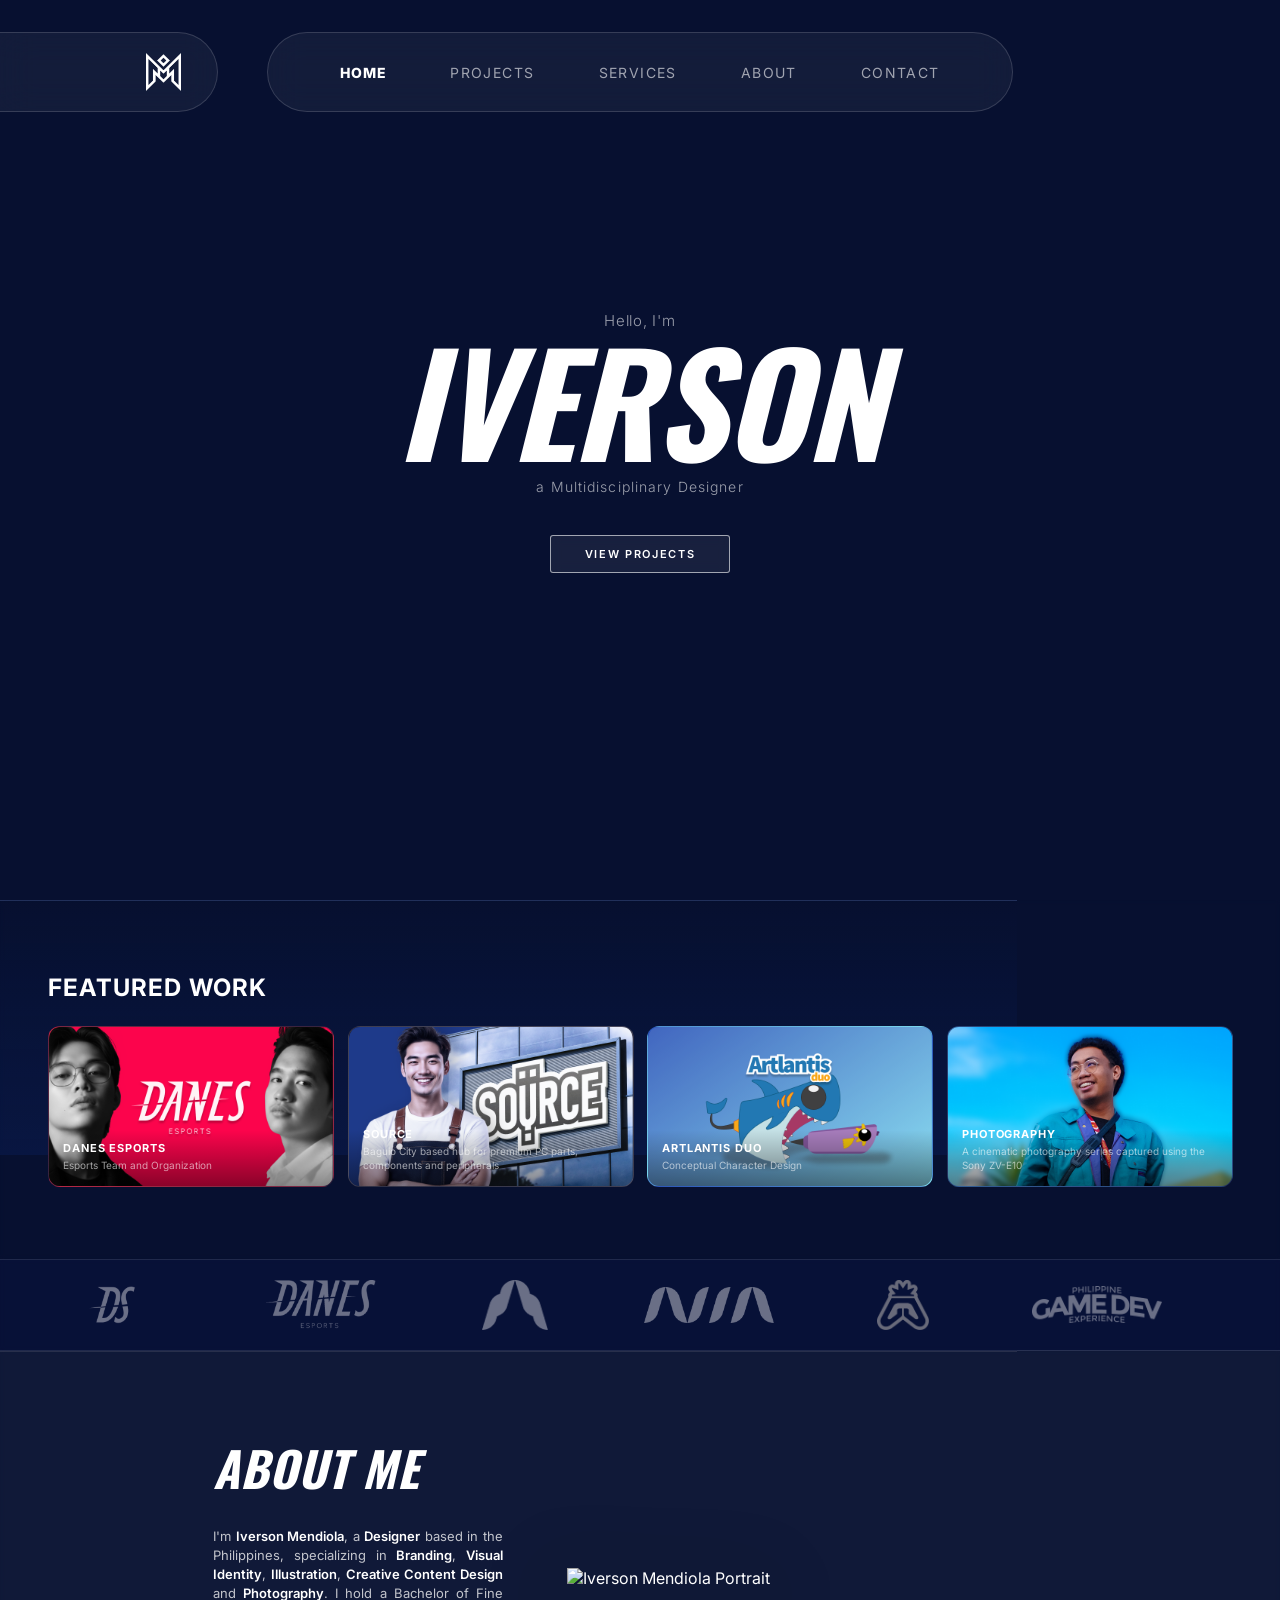
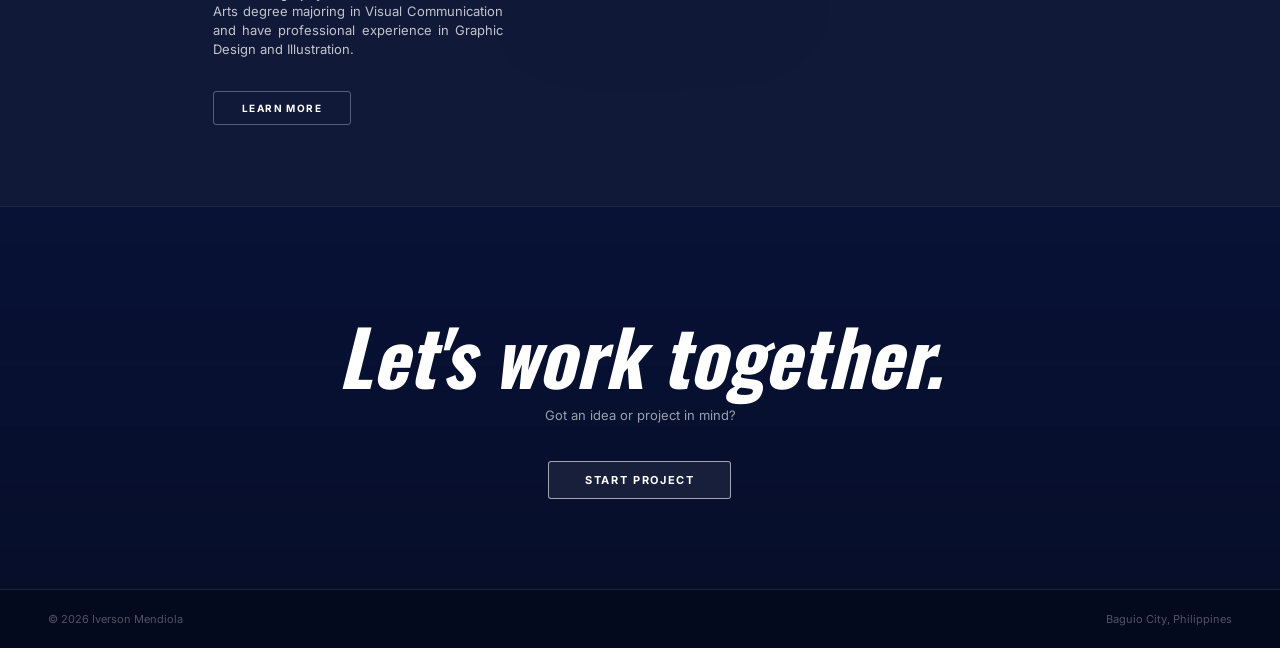
==== commit 0248a9af: "Newly Updated files" ====
--- a/index.html
+++ b/index.html
@@ -3,46 +3,43 @@
 <head>
   <meta charset="UTF-8" />
   <meta name="viewport" content="width=device-width, initial-scale=1.0" />
-  <title>Iverson — Multidisciplinary Designer</title>
+  <title>Home</title>
   <link rel="preconnect" href="https://fonts.googleapis.com" />
   <link rel="preconnect" href="https://fonts.gstatic.com" crossorigin />
   <link href="https://fonts.googleapis.com/css2?family=Oswald:wght@700&family=Inter:wght@300;400;500;600&display=swap" rel="stylesheet" />
-  <link rel="stylesheet" href="styles.css" />
+  <link rel="stylesheet" href="assets/css/styles.css" />
 </head>
 <body>
 
-  <!-- NAV -->
   <nav>
-    <a href="#hero" class="nav-logo" aria-label="Iverson logo">
-      <img src="images/logo.png" alt="Logo" />
-    </a>
-    <ul class="nav-links">
-      <li><a href="#hero" class="active">HOME</a></li>
-      <li><a href="#projects">PROJECTS</a></li>
-      <li><a href="#services">SERVICES</a></li>
-      <li><a href="#about">ABOUT</a></li>
-      <li><a href="#contact">CONTACT</a></li>
-    </ul>
-  </nav>
+  <a href="#hero" class="nav-logo" aria-label="Iverson logo">
+    <img src="assets/images/logo.png" alt="Logo" />
+  </a>
+  <ul class="nav-links">
+    <li><a href="#hero" class="active">HOME</a></li>
+        <li><a href="pages/case-studies/projects.html">PROJECTS</a></li>
+    <li><a href="pages/services.html">SERVICES</a></li>
+    <li><a href="pages/about.html">ABOUT</a></li>
+    <li><a href="pages/contact.html">CONTACT</a></li>
+  </ul>
+</nav>
 
-  <!-- HERO -->
   <section class="hero" id="hero">
     <div class="hero-bg" aria-hidden="true"></div>
     <div class="hero-content">
       <p class="hero-hello">Hello, I'm</p>
       <h1 class="hero-name">IVERSON</h1>
       <p class="hero-subtitle">a Multidisciplinary Designer</p>
-      <a href="#projects" class="hero-cta">VIEW PROJECTS</a>
+      <a href="pages/case-studies/projects.html" class="hero-cta">VIEW PROJECTS</a>
     </div>
   </section>
 
-  <!-- FEATURED WORK -->
   <section class="featured" id="projects">
     <p class="section-eyebrow reveal">Featured Work</p>
     <div class="projects-grid">
 
       <div class="project-card card-bg-1 reveal" style="transition-delay:0.05s">
-        <img src="images/DANES-PROJECT.png" alt="Danes Esports" class="project-card-img">
+        <img src="assets/images/DANES-PROJECT.png" alt="Danes Esports" class="project-card-img">
         <div class="project-card-overlay">
           <p class="project-card-title">Danes Esports</p>
           <p class="project-card-desc">Esports Team and Organization</p>
@@ -50,7 +47,7 @@
       </div>
 
       <div class="project-card card-bg-2 reveal" style="transition-delay:0.1s">
-        <img src="images/SOURCE-PROJECT.png" alt="Source" class="project-card-img">
+        <img src="assets/images/SOURCE-PROJECT.png" alt="Source" class="project-card-img">
         <div class="project-card-overlay">
           <p class="project-card-title">Source</p>
           <p class="project-card-desc">Baguio City based hub for premium PC parts, components and peripherals</p>
@@ -58,7 +55,7 @@
       </div>
 
       <div class="project-card card-bg-3 reveal" style="transition-delay:0.15s">
-        <img src="images/ARTLANTIS-PROJECT.png" alt="Artlantis Duo" class="project-card-img">
+        <img src="assets/images/ARTLANTIS-PROJECT.png" alt="Artlantis Duo" class="project-card-img">
         <div class="project-card-overlay">
           <p class="project-card-title">Artlantis Duo</p>
           <p class="project-card-desc">Conceptual Character Design</p>
@@ -66,15 +63,7 @@
       </div>
 
       <div class="project-card card-bg-4 reveal" style="transition-delay:0.2s">
-        <img src="images/PHOTOGRAPHY-PROJECT.png" alt="Photography" class="project-card-img">
-        <div class="card-visual photo-icon">
-          <svg width="48" height="48" viewBox="0 0 48 48" fill="none" aria-hidden="true">
-            <rect x="4" y="10" width="40" height="30" rx="4" stroke="rgba(255,255,255,0.5)" stroke-width="2"/>
-            <circle cx="24" cy="25" r="8" stroke="rgba(255,255,255,0.5)" stroke-width="2"/>
-            <circle cx="24" cy="25" r="3" fill="rgba(255,255,255,0.3)"/>
-            <rect x="16" y="6" width="8" height="4" rx="1" stroke="rgba(255,255,255,0.5)" stroke-width="1.5"/>
-          </svg>
-        </div>
+        <img src="assets/images/PHOTOGRAPHY-PROJECT.png" alt="Photography" class="project-card-img">
         <div class="project-card-overlay">
           <p class="project-card-title">Photography</p>
           <p class="project-card-desc">A cinematic photography series captured using the Sony ZV-E10</p>
@@ -84,68 +73,63 @@
     </div>
   </section>
 
-  <!-- MARQUEE -->
-<div class="marquee-section" aria-hidden="true">
-  <div class="marquee-track">
-    <span class="marquee-item"><img src="images/danes-icon.png" alt="DANES"></span>
-    <span class="marquee-item"><img src="images/danes-main.png" alt="DS"></span>
-    <span class="marquee-item"><img src="images/nia-icon.png" alt="NIA"></span>
-    <span class="marquee-item"><img src="images/nia-main.png" alt="NIA MAIN"></span>
-    <span class="marquee-item"><img src="images/game-dev-icon.png" alt="GAME DEV"></span>
-    <span class="marquee-item"><img src="images/game-main.png" alt="ATLAS"></span>
-    <span class="marquee-item"><img src="images/source-icon.png" alt="SOURCE"></span>
-    <span class="marquee-item"><img src="images/source-main.png" alt="SOURCE"></span>
-    
-    <!-- duplicate for seamless looping -->
-    <span class="marquee-item"><img src="images/danes-icon.png" alt="DANES"></span>
-    <span class="marquee-item"><img src="images/danes-main.png" alt="DS"></span>
-    <span class="marquee-item"><img src="images/nia-icon.png" alt="NIA"></span>
-    <span class="marquee-item"><img src="images/nia-main.png" alt="NIA MAIN"></span>
-    <span class="marquee-item"><img src="images/game-dev-icon.png" alt="GAME DEV"></span>
-    <span class="marquee-item"><img src="images/game-main.png" alt="ATLAS"></span>
-    <span class="marquee-item"><img src="images/source-icon.png" alt="SOURCE"></span>
-    <span class="marquee-item"><img src="images/source-main.png" alt="SOURCE"></span>
+  <div class="marquee-section" aria-hidden="true">
+    <div class="marquee-track">
+      <span class="marquee-item"><img src="assets/images/danes-icon.png" alt="DANES"></span>
+      <span class="marquee-item"><img src="assets/images/danes-main.png" alt="DS"></span>
+      <span class="marquee-item"><img src="assets/images/nia-icon.png" alt="NIA"></span>
+      <span class="marquee-item"><img src="assets/images/nia-main.png" alt="NIA MAIN"></span>
+      <span class="marquee-item"><img src="assets/images/game-dev-icon.png" alt="GAME DEV"></span>
+      <span class="marquee-item"><img src="assets/images/game-main.png" alt="ATLAS"></span>
+      <span class="marquee-item"><img src="assets/images/source-icon.png" alt="SOURCE"></span>
+      <span class="marquee-item"><img src="assets/images/source-main.png" alt="SOURCE"></span>
+      
+      <span class="marquee-item"><img src="assets/images/danes-icon.png" alt="DANES"></span>
+      <span class="marquee-item"><img src="assets/images/danes-main.png" alt="DS"></span>
+      <span class="marquee-item"><img src="assets/images/nia-icon.png" alt="NIA"></span>
+      <span class="marquee-item"><img src="assets/images/nia-main.png" alt="NIA MAIN"></span>
+      <span class="marquee-item"><img src="assets/images/game-dev-icon.png" alt="GAME DEV"></span>
+      <span class="marquee-item"><img src="assets/images/game-main.png" alt="ATLAS"></span>
+      <span class="marquee-item"><img src="assets/images/source-icon.png" alt="SOURCE"></span>
+      <span class="marquee-item"><img src="assets/images/source-main.png" alt="SOURCE"></span>
+    </div>
   </div>
-</div>
 
-  <!-- ABOUT -->
   <section class="about-section" id="about">
-  <div class="about-inner">
-    
-    <div class="about-text reveal">
-      <p class="section-eyebrow">About Me</p>
-      <p class="about-body">
-      I'm <strong>Iverson Mendiola</strong>, a <strong>Designer</strong> based in the
-      Philippines, specializing in <strong>Branding</strong>, <strong>Visual Identity</strong>,
-      <strong>Illustration</strong>, <strong>Creative Content Design</strong> and
-      <strong>Photography</strong>. I hold a Bachelor of Fine Arts degree majoring in Visual
-      Communication and have professional experience in Graphic Design and Illustration.
-  </p>
-  <a href="#contact" class="about-btn">LEARN MORE</a>
-</div>
+    <div class="about-inner">
+      
+      <div class="about-text reveal">
+        <p class="section-eyebrow">About Me</p>
+        <p class="about-body">
+        I'm <strong>Iverson Mendiola</strong>, a <strong>Designer</strong> based in the
+        Philippines, specializing in <strong>Branding</strong>, <strong>Visual Identity</strong>,
+        <strong>Illustration</strong>, <strong>Creative Content Design</strong> and
+        <strong>Photography</strong>. I hold a Bachelor of Fine Arts degree majoring in Visual
+        Communication and have professional experience in Graphic Design and Illustration.
+        </p>
+        <a href="#contact" class="about-btn">LEARN MORE</a>
+      </div>
 
-    <div class="about-photo-wrap reveal" style="transition-delay:0.15s">
-      <div class="photo-frame">
-        <img src="images/iverson-main-profile.png" alt="Iverson Mendiola Portrait" /> 
+      <div class="about-photo-wrap reveal" style="transition-delay:0.15s">
+        <div class="photo-frame">
+          <img src="assets/images/iverson-main-profile.png" alt="Iverson Mendiola Portrait" /> 
+        </div>
       </div>
+
     </div>
+  </section>
 
-  </div>
-</section>
-
-  <!-- CTA -->
   <section class="cta-section" id="contact">
     <h2 class="cta-headline reveal">Let's work together.</h2>
     <p class="cta-sub reveal" style="transition-delay:0.1s">Got an idea or project in mind?</p>
     <a href="mailto:hello@iverson.design" class="cta-btn reveal" style="transition-delay:0.2s">START PROJECT</a>
   </section>
 
-  <!-- FOOTER -->
   <footer>
     <span>© 2026 Iverson Mendiola</span>
     <span>Baguio City, Philippines</span>
   </footer>
 
-  <script src="script.js"></script>
+  <script src="assets/js/script.js"></script>
 </body>
 </html>
--- a/assets/css/styles.css
+++ b/assets/css/styles.css
@@ -0,0 +1,632 @@
+/* ── RESET & ROOT ── */
+*, *::before, *::after { box-sizing: border-box; margin: 0; padding: 0; }
+
+:root {
+  --blue-deep:     #071030;
+  --blue-mid:      #0d2fa3;
+  --blue-bright:   #1a56e8;
+  --white:         #ffffff;
+  --white-80:      rgba(255,255,255,0.80);
+  --white-60:      rgba(255,255,255,0.60);
+  --white-30:      rgba(255,255,255,0.30);
+  --white-10:      rgba(255,255,255,0.10);
+  --white-06:      rgba(255,255,255,0.06);
+  --nav-h:         64px;
+}
+
+html { scroll-behavior: smooth; }
+
+body {
+  font-family: 'Inter', sans-serif;
+  color: var(--white);
+  overflow-x: hidden;
+  background-color: var(--blue-deep); /* Fallback dark blue */
+}
+
+/* PERFORMANCE FIX + SMOOTH MOTION: Moves the fixed background to its own hardware-accelerated GPU layer with a slow camera drift animation */
+body::before {
+  content: '';
+  position: fixed;
+  inset: 0;
+  z-index: -1; 
+  /* FIXED: Removed the leading slash and added ../ to jump out of the CSS folder */
+  background: url('../images/main-bg.png') no-repeat center top; 
+  background-size: cover;
+  will-change: transform, filter; 
+  /* FIXED: Combined both animations onto a single line separated by a comma */
+  animation: dynamicBG 16s ease-in-out infinite alternate, fadeUp 0.8s ease-in;
+}
+
+/* Subtle background drift and ambient lighting pulse */
+@keyframes dynamicBG {
+  0% { 
+    transform: scale(1); 
+    filter: brightness(1) hue-rotate(0deg); 
+  }
+  100% { 
+    transform: scale(1.05); 
+    filter: brightness(1.12) hue-rotate(4deg); 
+  }
+}
+
+/* ────────────────────────────────
+   NAV (Massive Glass Capsules)
+──────────────────────────────── */
+nav {
+  position: fixed;
+  top: 32px; /* Dropped slightly further down to balance the larger size */
+  left: 0; right: 0;
+  z-index: 100;
+  height: 80px; /* THE MASTER HEIGHT: Bumped up significantly from 60px */
+  display: flex;
+  align-items: center;
+  justify-content: center; 
+  padding: 0;
+  background: transparent;
+  backdrop-filter: none;
+  border: none;
+}
+
+/* 1. The Left Logo Capsule */
+.nav-logo {
+  position: absolute; 
+  left: 0;
+  
+  width: 17vw; /* Extended further to the right */
+  min-width: 150px;
+  height: 100%;
+  
+  background: rgba(255, 255, 255, 0.05);
+  backdrop-filter: blur(16px);
+  -webkit-backdrop-filter: blur(16px);
+  
+  border: 1px solid rgba(255, 255, 255, 0.15);
+  border-left: none; 
+  border-radius: 0 40px 40px 0; /* Exactly half of the 80px height */
+  
+  display: flex;
+  align-items: center;
+  justify-content: flex-end; 
+  padding-right: 36px; /* Pushed the logo slightly further inward */
+  text-decoration: none;
+}
+
+.nav-logo img {
+  height: 38px; /* Increased logo size */
+  width: auto;
+  object-fit: contain;
+  filter: brightness(0) invert(1);
+}
+
+/* 2. The Right Links Capsule */
+.nav-links {
+  display: flex;
+  align-items: center;
+  height: 100%;
+  list-style: none;
+  
+  background: rgba(255, 255, 255, 0.05);
+  backdrop-filter: blur(16px);
+  -webkit-backdrop-filter: blur(16px);
+  
+  border: 1px solid rgba(255, 255, 255, 0.15);
+  border-radius: 40px; /* Exactly half of the 80px height */
+  padding: 0 72px; /* Vastly wider padding on the left/right ends */
+  gap: 64px; /* Much wider spacing between the words */
+}
+
+.nav-links a {
+  display: inline-block;
+  font-size: 14px; /* Text size bumped up noticeably */
+  font-weight: 400; 
+  letter-spacing: 0.1em;
+  color: rgba(255, 255, 255, 0.6);
+  text-decoration: none;
+  text-transform: uppercase;
+  transition: color 0.2s, font-weight 0.2s;
+  padding: 0;
+  background: none; 
+}
+
+.nav-links a:hover {
+  color: var(--white);
+}
+
+/* The Active State Overrides */
+.nav-links a.active {
+  color: var(--white);
+  font-weight: 800; 
+  letter-spacing: 0.05em; 
+  background: none;
+}
+
+/* The Active State Overrides */
+.nav-links a.active {
+  color: var(--white);
+  font-weight: 800; /* Ultra-bold to match the screenshot */
+  letter-spacing: 0.05em; /* Slightly tighter kerning when bolded to balance the visual weight */
+  background: none;
+}
+
+/* ────────────────────────────────
+   HERO
+──────────────────────────────── */
+.hero {
+  position: relative;
+  min-height: 100vh;
+  display: flex;
+  align-items: center;
+  justify-content: center;
+  text-align: center;
+  overflow: hidden;
+  padding: var(--nav-h) 24px 80px;
+}
+
+
+.hero-content {
+  position: relative;
+  z-index: 1;
+}
+
+.hero-hello {
+  font-size: 15px;
+  font-weight: 300;
+  color: var(--white-60);
+  letter-spacing: 0.05em;
+  margin-bottom: 6px;
+  opacity: 0;
+  animation: fadeUp 0.6s 0.3s forwards;
+}
+
+.hero-name {
+  font-family: 'Oswald', sans-serif;
+  font-size: clamp(76px, 15vw, 140px);
+  font-weight: 700;
+  font-style: italic;
+  line-height: 0.9;
+  letter-spacing: -0.01em;
+  text-transform: uppercase;
+  color: var(--white);
+  opacity: 0;
+  animation: fadeUp 0.7s 0.5s forwards;
+}
+
+.hero-subtitle {
+  font-size: 14px;
+  font-weight: 300;
+  color: var(--white-60);
+  letter-spacing: 0.08em;
+  margin-top: 16px;
+  opacity: 0;
+  animation: fadeUp 0.6s 0.7s forwards;
+}
+
+.hero-cta {
+  display: inline-block;
+  margin-top: 40px;
+  padding: 11px 34px;
+  border: 1.5px solid var(--white-60);
+  border-radius: 3px;
+  font-size: 11px;
+  font-weight: 600;
+  letter-spacing: 0.15em;
+  color: var(--white);
+  text-decoration: none;
+  background: rgba(255,255,255,0.07);
+  backdrop-filter: blur(6px);
+  transition: background 0.2s, border-color 0.2s;
+  opacity: 0;
+  animation: fadeUp 0.6s 0.9s forwards;
+}
+
+.hero-cta:hover {
+  background: rgba(255,255,255,0.15);
+  border-color: var(--white);
+}
+
+@keyframes fadeUp {
+  from { opacity: 0; transform: translateY(22px); }
+  to   { opacity: 1; transform: translateY(0); }
+}
+
+/* ────────────────────────────────
+   SHARED SECTION STYLES
+──────────────────────────────── */
+section { padding: 72px 48px; }
+
+.section-eyebrow {
+  font-size: 24px;
+  font-weight: 700;
+  text-transform: uppercase;
+  letter-spacing: 0.05em;
+  color: var(--white);
+  margin-bottom: 24px;
+}
+
+/* ────────────────────────────────
+   FEATURED WORK
+──────────────────────────────── */
+.featured {
+  /* Translucent gradients allow the main background stars to drop through subtly */
+  background: linear-gradient(180deg, rgba(7, 16, 48, 0.4) 0%, rgba(11, 30, 86, 0.65) 100%);
+  border-top: 1px solid var(--white-10);
+  backdrop-filter: blur(2px); 
+}
+
+.projects-grid {
+  display: grid;
+  grid-template-columns: repeat(4, 1fr);
+  gap: 14px;
+}
+
+.project-card {
+  border-radius: 12px;
+  overflow: hidden;
+  position: relative;
+  aspect-ratio: 16/9;
+  cursor: pointer;
+  border: 1px solid var(--white-10);
+  transition: transform 0.25s, box-shadow 0.25s;
+}
+
+.project-card-img {
+  width: 100%; 
+  height: 100%;
+  object-fit: cover; 
+  display: block;
+  filter: none; /* No dark fog or dimming filters applied to the image */      
+  transition: transform 0.3s ease;
+}
+
+.project-card:hover {
+  transform: translateY(-5px);
+  box-shadow: 0 24px 56px rgba(0,0,0,0.6);
+}
+
+.project-card:hover .project-card-img {
+  transform: scale(1.04); /* Sleek interactive upscale zoom effect */
+}
+
+/* Card backup gradients */
+.card-bg-1 { background: linear-gradient(145deg, #b01030 0%, #1a0a28 100%); }
+.card-bg-2 { background: linear-gradient(145deg, #18182e 0%, #38384e 100%); }
+.card-bg-3 { background: linear-gradient(145deg, #1240b0 0%, #6dd5ed 100%); }
+.card-bg-4 { background: linear-gradient(145deg, #1a4a8a 0%, #0a1a4a 100%); }
+
+.card-visual {
+  position: absolute;
+  inset: 0;
+  display: flex;
+  align-items: center;
+  justify-content: center;
+  z-index: 1;
+}
+
+.photo-icon {
+  align-items: flex-start;
+  justify-content: flex-end;
+  padding: 14px;
+}
+
+.card-logo-text {
+  font-family: 'Oswald', sans-serif;
+  font-size: 36px;
+  font-weight: 700;
+  font-style: italic;
+  color: var(--white);
+  text-shadow: 0 2px 16px rgba(0,0,0,0.5);
+  letter-spacing: 0.04em;
+  text-transform: uppercase;
+}
+
+.source-text   { font-size: 28px; letter-spacing: 0.1em; }
+.artlantis-text { font-size: 22px; font-style: normal; letter-spacing: 0.06em; }
+
+.project-card-overlay {
+  position: absolute;
+  inset: 0;
+  display: flex;
+  flex-direction: column;
+  justify-content: flex-end;
+  padding: 14px;
+  /* Soft bottom vignette to keep white captions legible without dimming the main graphic layout */
+  background: linear-gradient(to top, rgba(0,0,0,0.45) 0%, transparent 35%);
+  z-index: 2;
+}
+
+.project-card-title {
+  font-size: 11px;
+  font-weight: 700;
+  letter-spacing: 0.08em;
+  text-transform: uppercase;
+  color: var(--white);
+  margin-bottom: 3px;
+}
+
+.project-card-desc {
+  font-size: 10px;
+  color: var(--white-60);
+  line-height: 1.4;
+}
+
+/* ────────────────────────────────
+   MARQUEE
+──────────────────────────────── */
+.marquee-section {
+  background: rgba(9, 18, 58, 0.75); 
+  border-top: 1px solid var(--white-10);
+  border-bottom: 1px solid var(--white-10);
+  padding: 20px 0;
+  overflow: hidden;
+  backdrop-filter: blur(2px);
+}
+
+.marquee-track {
+  display: flex;
+  align-items: center;
+  width: max-content;
+  /* REMOVED gap — It breaks infinite horizontal loop resets */
+  animation: marquee 20s linear infinite;
+}
+
+.marquee-item {
+  display: inline-flex;
+  align-items: center;
+  justify-content: center;
+  flex-shrink: 0;
+  padding: 0 32px; /* Smooth balanced distance sizing between your logo frames */
+  opacity: 0.4;
+  transition: opacity 0.2s ease;
+}
+
+/* Base scaling properties for all marquee icons */
+.marquee-item img {
+  height: 50px;         
+  width: 130px;         /* Uniform bounding box constraint */
+  object-fit: contain;  
+  pointer-events: none;
+}
+
+.marquee-item img[alt="DANES"] {
+  width: 160px;           /* Expanded wide bounding box layout */
+  transform: scale(1.4); 
+}
+
+.marquee-item:hover { 
+  opacity: 0.8; 
+}
+
+/* The Infinite Loop Animation */
+@keyframes marquee {
+  from { transform: translateX(0); }
+  to   { transform: translateX(-50%); } 
+}
+
+/* ────────────────────────────────
+   ABOUT
+──────────────────────────────── */
+.about-section {
+  /* Creates the full-width translucent banner cutting across the background image */
+  background: rgba(255, 255, 255, 0.04); 
+  border-top: 1px solid rgba(255, 255, 255, 0.1);
+  border-bottom: 1px solid rgba(255, 255, 255, 0.1);
+  padding: 80px 0;
+  position: relative;
+  overflow: hidden;
+  backdrop-filter: blur(2px);
+}
+
+.about-inner {
+  display: grid;
+  grid-template-columns: 1.1fr 0.9fr; /* Perfectly balances text room vs image room */
+  gap: 64px;
+  align-items: center;
+  max-width: 950px;
+  width: 100%;
+  margin: 0 auto;     /* CRITICAL: Keeps the entire block perfectly dead-centered */
+  padding: 0 48px;
+  position: relative;
+  z-index: 1;
+}
+
+/* Overrides global section eyebrow for the exact stretched text layout mockup */
+/* The Stretched Header */
+.about-text .section-eyebrow {
+  font-family: 'Oswald', sans-serif; /* Changes the font to match your name font */
+  font-size: 48px;                  /* Increase or decrease this number to change the size */
+  font-weight: 700;                 /* Controls the thickness (e.g., 500 for medium, 700 for bold) */
+  font-style: italic;               /* Add this line only if you want it slanted like the hero name */
+  text-transform: uppercase;
+  letter-spacing: 0.02em;           /* Adjusts spacing between letters */
+  color: var(--white);
+  margin-bottom: 24px;              
+}
+
+/* The Perfectly Justified Paragraph */
+.about-body {
+  font-size: 13px;
+  color: rgba(255, 255, 255, 0.75); /* Slightly brighter opacity matching your screenshot */
+  line-height: 1.45;                /* Clean, readable line height spacing */
+  text-align: justify;              /* Flushes text perfectly to both left and right edges */
+  margin-bottom: 32px;
+}
+
+/* Ensures the bold keywords stay crisp and white */
+.about-body strong {
+  color: var(--white);
+  font-weight: 600;
+}
+
+.about-btn {
+  display: inline-block;
+  padding: 10px 28px;
+  border: 1.5px solid var(--white-30);
+  border-radius: 3px;
+  font-size: 10px;
+  font-weight: 700;
+  letter-spacing: 0.14em;
+  text-transform: uppercase;
+  color: var(--white);
+  text-decoration: none;
+  transition: background 0.2s, border-color 0.2s;
+}
+
+.about-btn:hover {
+  background: var(--white-10);
+  border-color: var(--white-60);
+}
+
+/* ── PROFILE PORTRAIT CLEANUP ── */
+.about-photo-wrap {
+  display: flex;
+  align-items: center;
+  justify-content: center;
+}
+
+.photo-frame {
+  width: 500px;        /* Large portrait canvas matching your structural workspace layout */
+  height: auto;
+  border: none;        /* REMOVED: Blocks overlapping artifact border rings */
+  background: none;    
+  overflow: visible;   /* CRITICAL: Allows your pop-out head to extend past margins cleanly */
+  transform: none;     
+  transition: transform 0.3s ease;
+}
+
+.photo-frame img {
+  width: 100%;
+  height: auto;
+  display: block;
+  object-fit: contain;
+  /* Applies a custom high-fidelity drop shadow following the exact outer contour of your portrait alpha channel */
+  filter: drop-shadow(0 20px 40px rgba(0, 0, 0, 0.55));
+}
+
+.about-photo-wrap:hover .photo-frame {
+  transform: scale(1.03); /* Modern interactive hover scale lift */
+}
+
+/* ────────────────────────────────
+   CTA SECTION
+──────────────────────────────── */
+.cta-section {
+  background: linear-gradient(180deg, rgba(9, 21, 64, 0.4) 0%, rgba(6, 14, 40, 0.8) 100%);
+  border-top: 1px solid var(--white-10);
+  text-align: center;
+  padding: 110px 48px 90px;
+  position: relative;
+  overflow: hidden;
+}
+
+.cta-headline {
+  font-family: 'Oswald', sans-serif;
+  font-size: clamp(40px, 7vw, 76px);
+  font-weight: 700;
+  font-style: italic;
+  line-height: 1;
+  color: var(--white);
+  margin-bottom: 14px;
+  position: relative;
+  z-index: 1;
+}
+
+.cta-sub {
+  font-size: 13px;
+  color: var(--white-60);
+  margin-bottom: 38px;
+  position: relative;
+  z-index: 1;
+}
+
+.cta-btn {
+  display: inline-block;
+  padding: 11px 36px;
+  border: 1.5px solid var(--white-60);
+  border-radius: 3px;
+  font-size: 11px;
+  font-weight: 700;
+  letter-spacing: 0.15em;
+  text-transform: uppercase;
+  color: var(--white);
+  text-decoration: none;
+  background: rgba(255,255,255,0.07);
+  transition: background 0.2s, border-color 0.2s;
+  position: relative;
+  z-index: 1;
+}
+
+.cta-btn:hover {
+  background: rgba(255,255,255,0.15);
+  border-color: var(--white);
+}
+
+/* ────────────────────────────────
+   FOOTER
+──────────────────────────────── */
+footer {
+  background: #040a1e;
+  border-top: 1px solid var(--white-10);
+  padding: 22px 48px;
+  display: flex;
+  align-items: center;
+  justify-content: space-between;
+  font-size: 11px;
+  color: var(--white-30);
+}
+
+footer a {
+  color: var(--white-30);
+  text-decoration: none;
+}
+
+footer a:hover { color: var(--white-60); }
+
+/* ────────────────────────────────
+   SCROLL REVEAL (POPPING EFFECT)
+──────────────────────────────── */
+.reveal {
+  opacity: 0;
+  /* Starts slightly shrunk down and dropped lower */
+  transform: scale(0.88) translateY(40px);
+  /* The cubic-bezier acts like a mechanical spring to give it a neat bounce snap */
+  transition: opacity 0.55s cubic-bezier(0.34, 1.6, 0.64, 1), 
+              transform 0.55s cubic-bezier(0.34, 1.6, 0.64, 1);
+  will-change: transform, opacity;
+}
+
+.reveal.visible {
+  opacity: 1;
+  /* Snaps cleanly to full size and position */
+  transform: scale(1) translateY(0);
+}
+
+/* ────────────────────────────────
+   RESPONSIVE
+──────────────────────────────── */
+@media (max-width: 900px) {
+  .projects-grid { grid-template-columns: repeat(2, 1fr); }
+}
+
+@media (max-width: 768px) {
+  nav { top: 16px; justify-content: flex-end; padding-right: 16px; }
+  .nav-logo { width: 80px; min-width: 80px; padding-right: 16px; }
+  .nav-links { padding: 0 20px; gap: 16px; }
+  .nav-links a { font-size: 10px; }
+}
+
+@media (max-width: 520px) {
+  .projects-grid { grid-template-columns: 1fr; }
+  .nav-links a { padding: 5px 10px; font-size: 10px; }
+}
+
+@media (prefers-reduced-motion: reduce) {
+  *, *::before, *::after {
+    animation-duration: 0.01ms !important;
+    transition-duration: 0.01ms !important;
+  }
+}
+
+.fade-out {
+  animation: fadeOut 0.5s forwards;
+}
+
